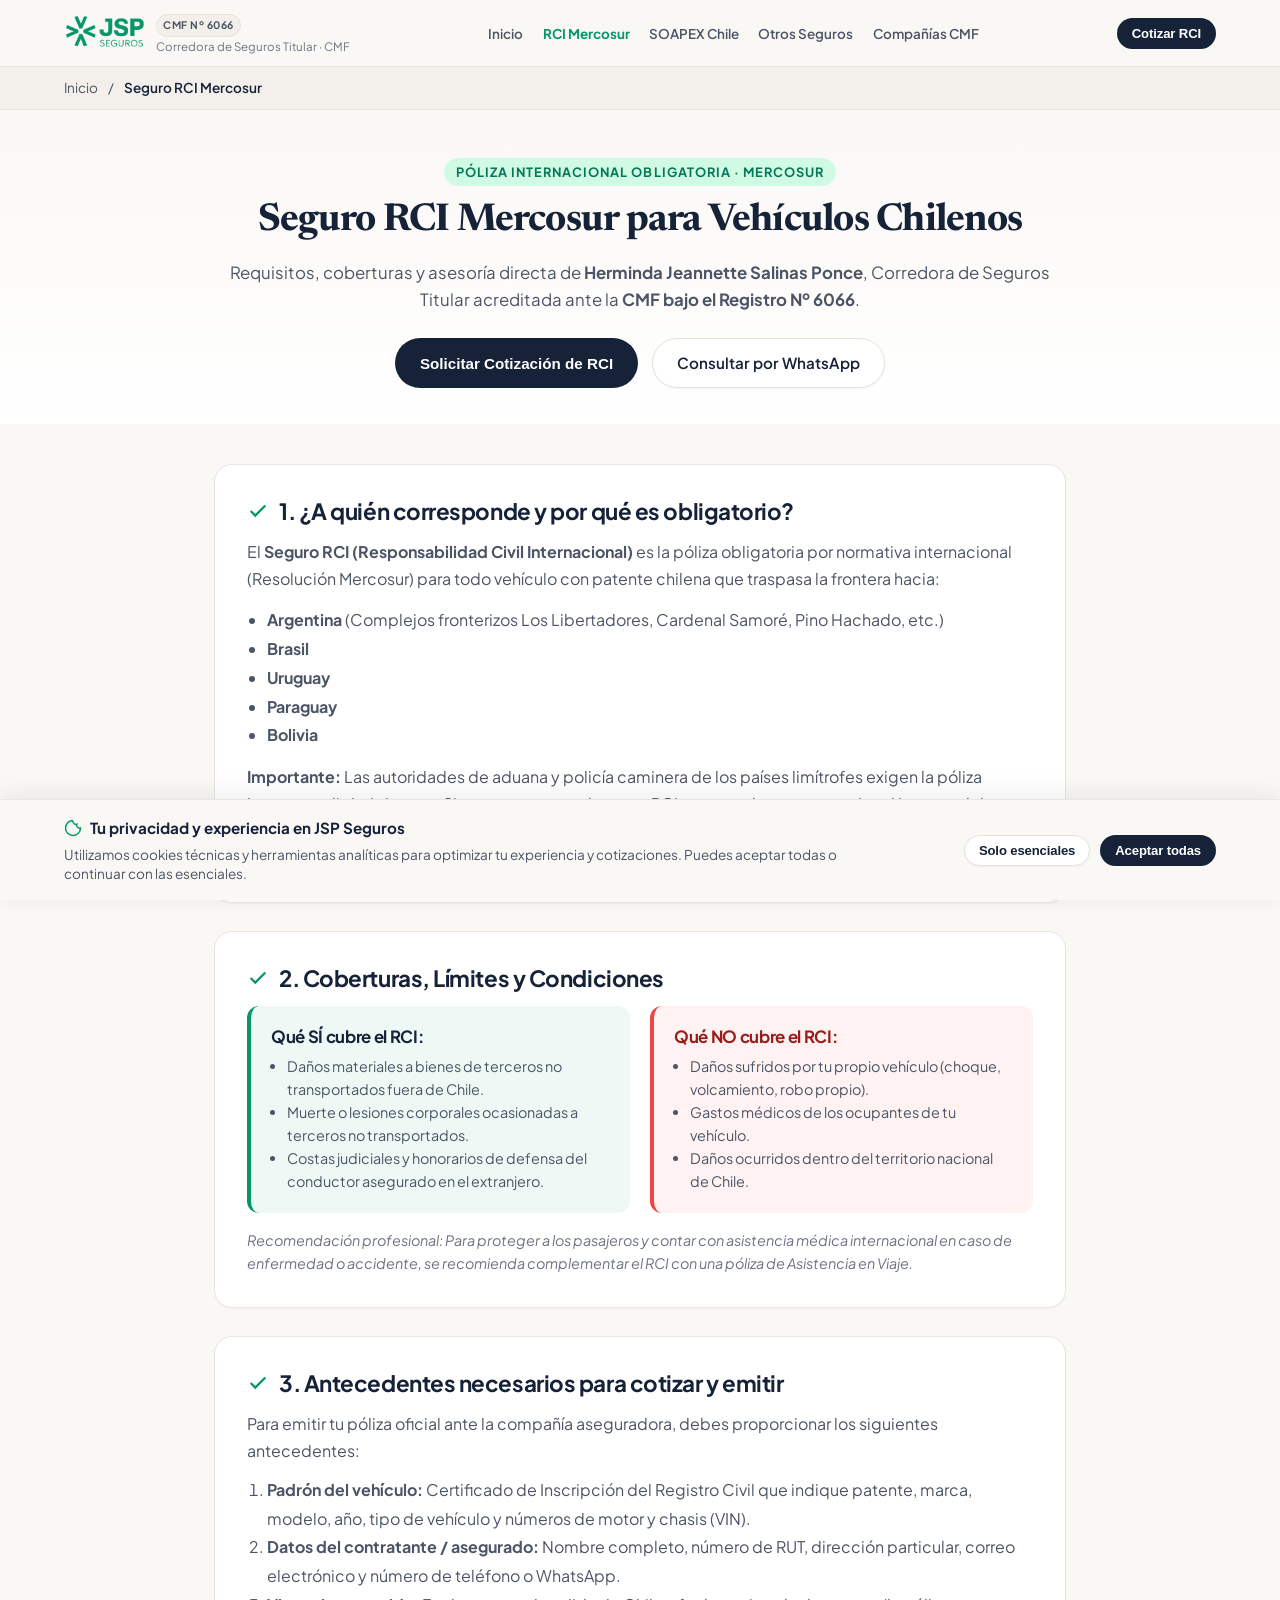
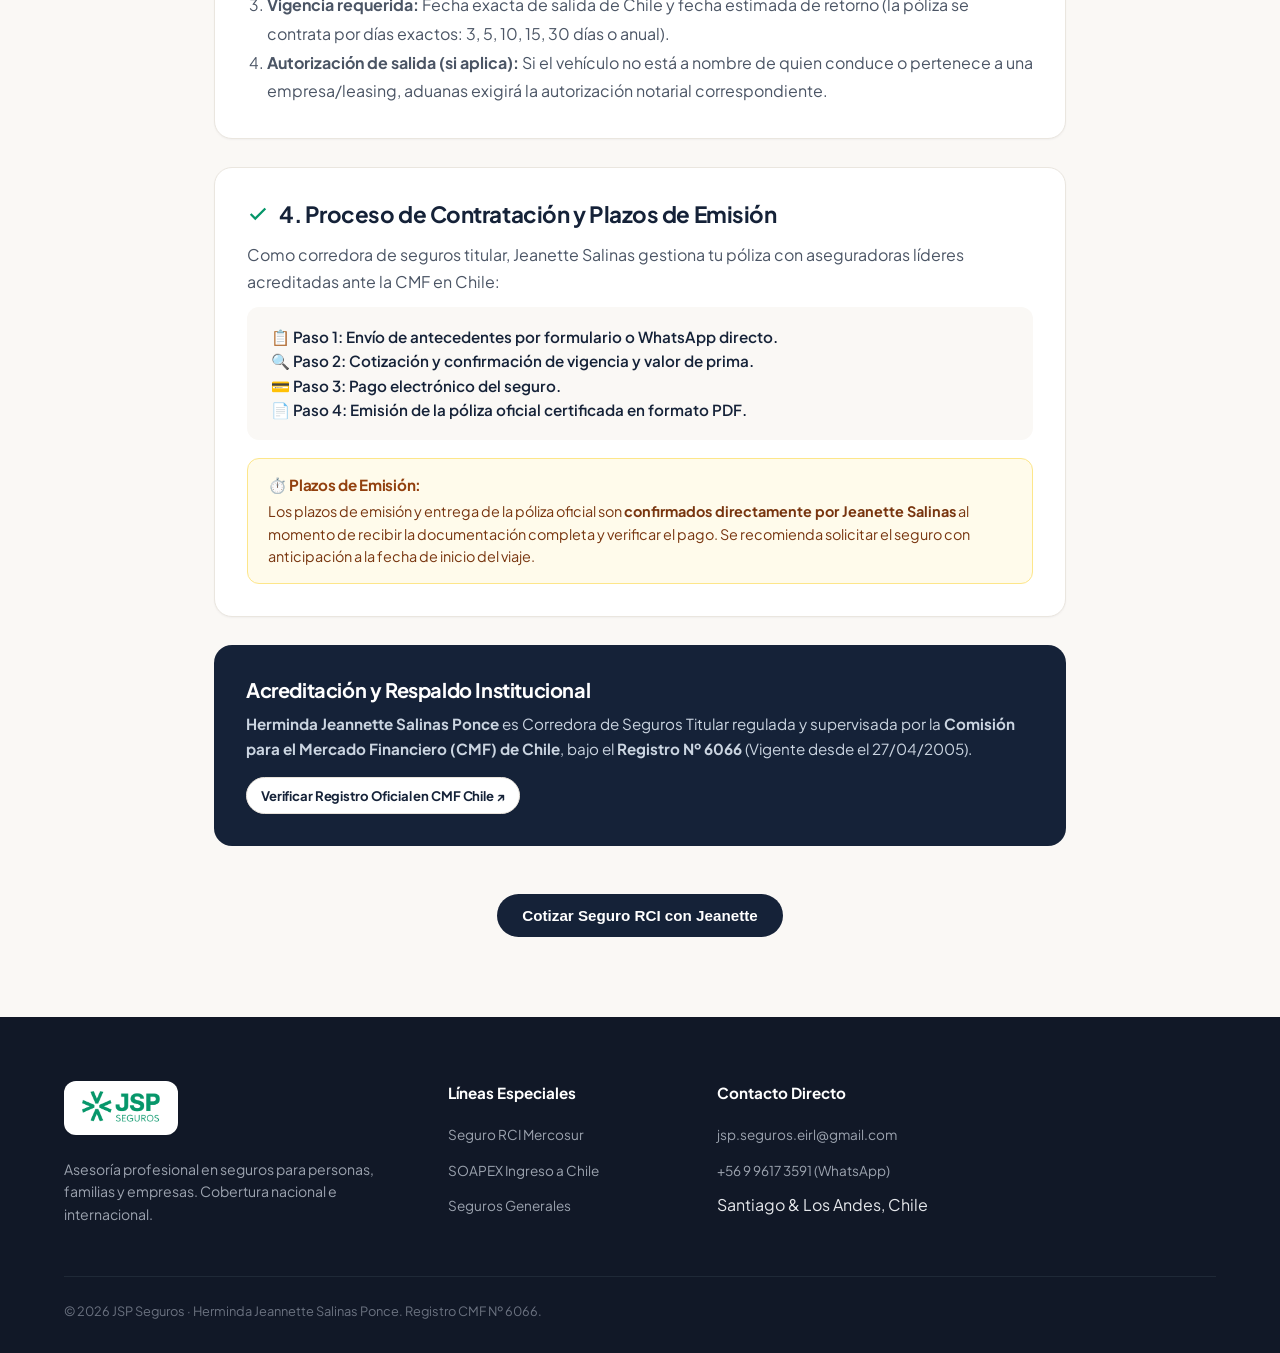
==== rci-mercosur.html @ 95c3001f "feat(geo): incorporar verificacion oficial CMF 6066, landing pages dedicadas /rci-mercosur y /soapex" ====
<!DOCTYPE html>
<html lang="es">
<head>
  <meta charset="UTF-8" />
  <meta name="viewport" content="width=device-width, initial-scale=1.0, maximum-scale=5.0" />
  <title>Seguro RCI Mercosur · Requisitos, Coberturas y Cotización | JSP Seguros</title>
  
  <meta name="description" content="Guía completa del Seguro RCI Mercosur para vehículos chilenos que viajan a Argentina, Brasil, Uruguay, Paraguay y Bolivia. Acreditación CMF Nº 6066. Cotización y asesoría con Jeanette Salinas Ponce." />
  <meta name="keywords" content="Seguro RCI Mercosur, Seguro Mercosur Argentina, Seguro internacional vehiculos Chile, Requisitos cruzar a Argentina en auto, Corredora seguros RCI, Jeanette Salinas Ponce, CMF 6066" />
  <meta name="theme-color" content="#FAF8F5" />
  
  <!-- Canónica y Relaciones Internacionales -->
  <link rel="canonical" href="https://www.segurosjsp.com/rci-mercosur" />
  <link rel="alternate" hreflang="es-CL" href="https://www.segurosjsp.com/rci-mercosur" />
  <link rel="alternate" hreflang="es" href="https://www.segurosjsp.com/rci-mercosur" />
  <link rel="alternate" hreflang="x-default" href="https://www.segurosjsp.com/rci-mercosur" />

  <!-- Metadatos de Geolocalización (GEO Chile) -->
  <meta name="geo.region" content="CL-RM" />
  <meta name="geo.placename" content="Santiago, Chile" />
  <meta name="geo.position" content="-33.4489;-70.6693" />
  <meta name="ICBM" content="-33.4489, -70.6693" />

  <!-- Schema.org Datos Estructurados (Service + FAQPage + BreadcrumbList) -->
  <script type="application/ld+json">
  {
    "@context": "https://schema.org",
    "@graph": [
      {
        "@type": "BreadcrumbList",
        "itemListElement": [
          {
            "@type": "ListItem",
            "position": 1,
            "name": "Inicio",
            "item": "https://www.segurosjsp.com/"
          },
          {
            "@type": "ListItem",
            "position": 2,
            "name": "Seguro RCI Mercosur",
            "item": "https://www.segurosjsp.com/rci-mercosur"
          }
        ]
      },
      {
        "@type": "Service",
        "@id": "https://www.segurosjsp.com/rci-mercosur#service",
        "name": "Seguro RCI Mercosur (Responsabilidad Civil Internacional)",
        "serviceType": "Seguro Automotriz Internacional",
        "provider": {
          "@type": "InsuranceAgency",
          "@id": "https://www.segurosjsp.com/#organization",
          "name": "JSP Seguros · Jeanette Salinas Ponce",
          "legalName": "Herminda Jeannette Salinas Ponce",
          "taxID": "8.090.131-3",
          "identifier": "Registro CMF Nº 6066",
          "url": "https://www.segurosjsp.com/",
          "telephone": "+56996173591",
          "email": "jsp.seguros.eirl@gmail.com"
        },
        "areaServed": [
          { "@type": "Country", "name": "Chile" },
          { "@type": "Country", "name": "Argentina" },
          { "@type": "Country", "name": "Brasil" },
          { "@type": "Country", "name": "Uruguay" },
          { "@type": "Country", "name": "Paraguay" },
          { "@type": "Country", "name": "Bolivia" }
        ],
        "description": "Seguro obligatorio de Responsabilidad Civil Internacional (RCI) para vehículos con matrícula chilena que viajan a países del Mercosur. Asesoría e intermediación con aseguradoras reguladas por la CMF."
      },
      {
        "@type": "FAQPage",
        "mainEntity": [
          {
            "@type": "Question",
            "name": "¿A quién corresponde el Seguro RCI Mercosur?",
            "acceptedAnswer": {
              "@type": "Answer",
              "text": "Corresponde obligatoriamente a todo vehículo con matrícula chilena (automóviles, camionetas, motocicletas, casas rodantes y vehículos de transporte) que cruce la frontera e ingrese a Argentina, Brasil, Uruguay, Paraguay o Bolivia, en cumplimiento de la Resolución Mercosur exigida en controles aduaneros y policiales."
            }
          },
          {
            "@type": "Question",
            "name": "¿Qué antecedentes se necesitan para cotizar y contratar el RCI?",
            "acceptedAnswer": {
              "@type": "Answer",
              "text": "Se requiere: 1) Padrón del vehículo o Certificado de Anotaciones Vigentes (patente, marca, modelo, año, número de motor y chasis/VIN). 2) Datos del propietario o contratante (nombre completo, RUT, correo electrónico y teléfono). 3) Fechas exactas del viaje (inicio y regreso). 4) En caso de que el conductor no sea el dueño, autorización notarial para la salida del vehículo del país."
            }
          },
          {
            "@type": "Question",
            "name": "¿Cuáles son los plazos de emisión del seguro RCI?",
            "acceptedAnswer": {
              "@type": "Answer",
              "text": "Los plazos de emisión y entrega de la póliza oficial son confirmados directamente por Jeanette Salinas Ponce una vez recibida la documentación completa del vehículo y el comprobante de pago, gestionándose con agilidad a través de canales digitales (correo y WhatsApp)."
            }
          },
          {
            "@type": "Question",
            "name": "¿Qué coberturas incluye el seguro RCI y qué queda excluido?",
            "acceptedAnswer": {
              "@type": "Answer",
              "text": "El seguro RCI cubre la responsabilidad civil por daños materiales y personales ocasionados a terceros no transportados fuera de Chile. No cubre daños materiales del propio vehículo ni gastos médicos de sus ocupantes, por lo que se recomienda complementarlo con asistencia médica en viaje."
            }
          }
        ]
      }
    ]
  }
  </script>

  <!-- Open Graph -->
  <meta property="og:type" content="article" />
  <meta property="og:url" content="https://www.segurosjsp.com/rci-mercosur" />
  <meta property="og:title" content="Seguro RCI Mercosur · Requisitos y Cotización | JSP Seguros" />
  <meta property="og:description" content="Seguro obligatorio para vehículos chilenos que ingresan a Argentina, Brasil y el Mercosur. Corredora Jeanette Salinas Ponce · Registro CMF Nº 6066." />
  <meta property="og:image" content="https://www.segurosjsp.com/og-image.png?v=5" />

  <!-- Favicon -->
  <link rel="icon" type="image/png" sizes="64x64" href="/favicon-64.png?v=5" />
  <link rel="icon" type="image/png" sizes="32x32" href="/favicon-32.png?v=5" />
  <link rel="shortcut icon" href="/favicon.png?v=5" />

  <!-- Tipografías -->
  <link rel="preconnect" href="https://fonts.googleapis.com">
  <link rel="preconnect" href="https://fonts.gstatic.com" crossorigin>
  <link href="https://fonts.googleapis.com/css2?family=Newsreader:ital,opsz,wght@0,6..72,400;0,6..72,500;1,6..72,400;1,6..72,600&family=Plus+Jakarta+Sans:wght@400;500;600;700;800&display=swap" rel="stylesheet">
  
  <link rel="stylesheet" href="styles.css?v=6.3" />
</head>
<body>

  <!-- HEADER -->
  <header class="site-header">
    <div class="container header-inner">
      <a href="/" class="brand-wrapper" aria-label="JSP Seguros Inicio">
        <img src="logo-green-horizontal.png?v=5" alt="Logo JSP Seguros" class="site-header-logo" />
        <div class="brand-text-col">
          <div><span class="brand-badge">CMF Nº 6066</span></div>
          <div class="brand-subtitle">Corredora de Seguros Titular · CMF</div>
        </div>
      </a>

      <nav aria-label="Navegación principal">
        <ul class="nav-links">
          <li><a href="/" class="nav-link">Inicio</a></li>
          <li><a href="/rci-mercosur" class="nav-link active" style="color:var(--emerald-accent); font-weight:700;">RCI Mercosur</a></li>
          <li><a href="/soapex" class="nav-link">SOAPEX Chile</a></li>
          <li><a href="/#servicios" class="nav-link">Otros Seguros</a></li>
          <li><a href="/#companias" class="nav-link">Compañías CMF</a></li>
        </ul>
      </nav>

      <div class="nav-actions">
        <button class="btn btn-primary btn-sm" data-open-modal data-subject="Cotización Seguro RCI Mercosur">
          Cotizar RCI
        </button>
      </div>
    </div>
  </header>

  <!-- BREADCRUMB -->
  <div style="background: var(--bg-subtle); padding: 10px 0; border-bottom: 1px solid var(--border-light); font-size: 0.85rem;">
    <div class="container" style="color: var(--text-secondary);">
      <a href="/" style="color: var(--text-secondary); text-decoration: none;">Inicio</a>
      <span style="margin: 0 8px;">/</span>
      <span style="color: var(--primary-navy); font-weight: 600;">Seguro RCI Mercosur</span>
    </div>
  </div>

  <!-- HERO SERVICIO -->
  <section style="padding: 48px 0 36px; background: linear-gradient(180deg, var(--bg-warm) 0%, #FFFFFF 100%);">
    <div class="container">
      <div style="max-width: 820px; margin: 0 auto; text-align: center;">
        <span class="section-tag" style="background: var(--emerald-light); color: var(--emerald-hover); margin-bottom: 12px; display: inline-block;">
          Póliza Internacional Obligatoria · Mercosur
        </span>
        <h1 style="font-family: var(--font-serif); font-size: 2.4rem; line-height: 1.2; color: var(--primary-navy); margin-bottom: 16px;">
          Seguro RCI Mercosur para Vehículos Chilenos
        </h1>
        <p style="font-size: 1.05rem; line-height: 1.6; color: var(--text-secondary); margin-bottom: 24px;">
          Requisitos, coberturas y asesoría directa de <strong>Herminda Jeannette Salinas Ponce</strong>, Corredora de Seguros Titular acreditada ante la <strong>CMF bajo el Registro Nº 6066</strong>.
        </p>

        <div style="display: flex; justify-content: center; gap: 14px; flex-wrap: wrap;">
          <button class="btn btn-primary" data-open-modal data-subject="Cotización Seguro RCI Mercosur">
            Solicitar Cotización de RCI
          </button>
          <a href="https://wa.me/56996173591?text=Hola%20Jeanette,%20necesito%20cotizar%20el%20Seguro%20RCI%20Mercosur%20para%20viajar." target="_blank" rel="noopener" class="btn btn-secondary">
            Consultar por WhatsApp
          </a>
        </div>
      </div>
    </div>
  </section>

  <!-- CONTENIDO PRINCIPAL ESTRUCTURADO -->
  <main style="padding: 40px 0 60px;">
    <div class="container" style="max-width: 900px;">
      
      <!-- Bloque 1: A quién corresponde -->
      <article style="background: var(--bg-card); border: 1px solid var(--border-card); border-radius: var(--radius-lg); padding: 32px; margin-bottom: 28px; box-shadow: var(--shadow-sm);">
        <h2 style="font-size: 1.4rem; color: var(--primary-navy); margin-bottom: 14px; display: flex; align-items: center; gap: 10px;">
          <svg width="22" height="22" viewBox="0 0 24 24" fill="none" stroke="var(--emerald-accent)" stroke-width="2.5"><polyline points="20 6 9 17 4 12"></polyline></svg>
          1. ¿A quién corresponde y por qué es obligatorio?
        </h2>
        <p style="color: var(--text-secondary); line-height: 1.65; margin-bottom: 14px;">
          El <strong>Seguro RCI (Responsabilidad Civil Internacional)</strong> es la póliza obligatoria por normativa internacional (Resolución Mercosur) para todo vehículo con patente chilena que traspasa la frontera hacia:
        </p>
        <ul style="color: var(--text-secondary); line-height: 1.8; margin-left: 20px; margin-bottom: 14px;">
          <li><strong>Argentina</strong> (Complejos fronterizos Los Libertadores, Cardenal Samoré, Pino Hachado, etc.)</li>
          <li><strong>Brasil</strong></li>
          <li><strong>Uruguay</strong></li>
          <li><strong>Paraguay</strong></li>
          <li><strong>Bolivia</strong></li>
        </ul>
        <p style="color: var(--text-secondary); line-height: 1.65;">
          <strong>Importante:</strong> Las autoridades de aduana y policía caminera de los países limítrofes exigen la póliza impresa o digital vigente. Si no cuentas con el seguro RCI contratado, <em>no se autoriza el ingreso del vehículo</em>. Aplica para autos particulares, camionetas, motocicletas, casas rodantes y transporte comercial.
        </p>
      </article>

      <!-- Bloque 2: Coberturas y Condiciones -->
      <article style="background: var(--bg-card); border: 1px solid var(--border-card); border-radius: var(--radius-lg); padding: 32px; margin-bottom: 28px; box-shadow: var(--shadow-sm);">
        <h2 style="font-size: 1.4rem; color: var(--primary-navy); margin-bottom: 14px; display: flex; align-items: center; gap: 10px;">
          <svg width="22" height="22" viewBox="0 0 24 24" fill="none" stroke="var(--emerald-accent)" stroke-width="2.5"><polyline points="20 6 9 17 4 12"></polyline></svg>
          2. Coberturas, Límites y Condiciones
        </h2>
        <div style="display: grid; grid-template-columns: 1fr 1fr; gap: 20px; margin-bottom: 16px;">
          <div style="background: var(--bg-accent-soft); padding: 20px; border-radius: var(--radius-md); border-left: 4px solid var(--emerald-accent);">
            <h3 style="font-size: 1.05rem; color: var(--primary-navy); margin-bottom: 8px;">Qué SÍ cubre el RCI:</h3>
            <ul style="font-size: 0.9rem; color: var(--text-secondary); line-height: 1.6; margin-left: 16px;">
              <li>Daños materiales a bienes de terceros no transportados fuera de Chile.</li>
              <li>Muerte o lesiones corporales ocasionadas a terceros no transportados.</li>
              <li>Costas judiciales y honorarios de defensa del conductor asegurado en el extranjero.</li>
            </ul>
          </div>
          <div style="background: #FEF2F2; padding: 20px; border-radius: var(--radius-md); border-left: 4px solid #EF4444;">
            <h3 style="font-size: 1.05rem; color: #991B1B; margin-bottom: 8px;">Qué NO cubre el RCI:</h3>
            <ul style="font-size: 0.9rem; color: var(--text-secondary); line-height: 1.6; margin-left: 16px;">
              <li>Daños sufridos por tu propio vehículo (choque, volcamiento, robo propio).</li>
              <li>Gastos médicos de los ocupantes de tu vehículo.</li>
              <li>Daños ocurridos dentro del territorio nacional de Chile.</li>
            </ul>
          </div>
        </div>
        <p style="font-size: 0.9rem; color: var(--text-muted); font-style: italic;">
          Recomendación profesional: Para proteger a los pasajeros y contar con asistencia médica internacional en caso de enfermedad o accidente, se recomienda complementar el RCI con una póliza de Asistencia en Viaje.
        </p>
      </article>

      <!-- Bloque 3: Antecedentes necesarios -->
      <article style="background: var(--bg-card); border: 1px solid var(--border-card); border-radius: var(--radius-lg); padding: 32px; margin-bottom: 28px; box-shadow: var(--shadow-sm);">
        <h2 style="font-size: 1.4rem; color: var(--primary-navy); margin-bottom: 14px; display: flex; align-items: center; gap: 10px;">
          <svg width="22" height="22" viewBox="0 0 24 24" fill="none" stroke="var(--emerald-accent)" stroke-width="2.5"><polyline points="20 6 9 17 4 12"></polyline></svg>
          3. Antecedentes necesarios para cotizar y emitir
        </h2>
        <p style="color: var(--text-secondary); line-height: 1.65; margin-bottom: 12px;">
          Para emitir tu póliza oficial ante la compañía aseguradora, debes proporcionar los siguientes antecedentes:
        </p>
        <ol style="color: var(--text-secondary); line-height: 1.8; margin-left: 20px;">
          <li><strong>Padrón del vehículo:</strong> Certificado de Inscripción del Registro Civil que indique patente, marca, modelo, año, tipo de vehículo y números de motor y chasis (VIN).</li>
          <li><strong>Datos del contratante / asegurado:</strong> Nombre completo, número de RUT, dirección particular, correo electrónico y número de teléfono o WhatsApp.</li>
          <li><strong>Vigencia requerida:</strong> Fecha exacta de salida de Chile y fecha estimada de retorno (la póliza se contrata por días exactos: 3, 5, 10, 15, 30 días o anual).</li>
          <li><strong>Autorización de salida (si aplica):</strong> Si el vehículo no está a nombre de quien conduce o pertenece a una empresa/leasing, aduanas exigirá la autorización notarial correspondiente.</li>
        </ol>
      </article>

      <!-- Bloque 4: Proceso y Plazos -->
      <article style="background: var(--bg-card); border: 1px solid var(--border-card); border-radius: var(--radius-lg); padding: 32px; margin-bottom: 28px; box-shadow: var(--shadow-sm);">
        <h2 style="font-size: 1.4rem; color: var(--primary-navy); margin-bottom: 14px; display: flex; align-items: center; gap: 10px;">
          <svg width="22" height="22" viewBox="0 0 24 24" fill="none" stroke="var(--emerald-accent)" stroke-width="2.5"><polyline points="20 6 9 17 4 12"></polyline></svg>
          4. Proceso de Contratación y Plazos de Emisión
        </h2>
        <p style="color: var(--text-secondary); line-height: 1.65; margin-bottom: 12px;">
          Como corredora de seguros titular, Jeanette Salinas gestiona tu póliza con aseguradoras líderes acreditadas ante la CMF en Chile:
        </p>
        <div style="background: var(--bg-warm); padding: 18px 24px; border-radius: var(--radius-md); margin-bottom: 18px;">
          <p style="margin: 0; color: var(--primary-navy); font-weight: 600; font-size: 0.95rem;">
            📋 Paso 1: Envío de antecedentes por formulario o WhatsApp directo.<br>
            🔍 Paso 2: Cotización y confirmación de vigencia y valor de prima.<br>
            💳 Paso 3: Pago electrónico del seguro.<br>
            📄 Paso 4: Emisión de la póliza oficial certificada en formato PDF.
          </p>
        </div>
        <div style="background: #FFFBEB; border: 1px solid #FDE68A; border-radius: var(--radius-md); padding: 16px 20px;">
          <h4 style="margin: 0 0 6px; color: #92400E; font-size: 0.95rem; font-weight: 700;">⏱️ Plazos de Emisión:</h4>
          <p style="margin: 0; color: #78350F; font-size: 0.9rem; line-height: 1.55;">
            Los plazos de emisión y entrega de la póliza oficial son <strong>confirmados directamente por Jeanette Salinas</strong> al momento de recibir la documentación completa y verificar el pago. Se recomienda solicitar el seguro con anticipación a la fecha de inicio del viaje.
          </p>
        </div>
      </article>

      <!-- Bloque 5: Acreditación CMF -->
      <article style="background: var(--primary-navy); color: #FFFFFF; border-radius: var(--radius-lg); padding: 32px; margin-bottom: 28px;">
        <h3 style="color: #FFFFFF; font-size: 1.25rem; margin-bottom: 10px;">Acreditación y Respaldo Institucional</h3>
        <p style="color: #CBD5E1; font-size: 0.95rem; line-height: 1.6; margin-bottom: 16px;">
          <strong>Herminda Jeannette Salinas Ponce</strong> es Corredora de Seguros Titular regulada y supervisada por la <strong>Comisión para el Mercado Financiero (CMF) de Chile</strong>, bajo el <strong>Registro Nº 6066</strong> (Vigente desde el 27/04/2005).
        </p>
        <a href="https://www.cmfchile.cl/institucional/mercados/entidad.php?mercado=S&rut=8090131&grupo=&tipoentidad=CSNAT&row=AAAwU3AAWAAAAGbAAU&vig=VI&control=svs&pestania=1&tpl=alt" target="_blank" rel="noopener" class="btn btn-secondary btn-sm" style="display: inline-block;">
          Verificar Registro Oficial en CMF Chile ↗
        </a>
      </article>

      <!-- Bloque 6: Formulario de Cotización RCI -->
      <div style="text-align: center; padding: 20px 0;">
        <button class="btn btn-primary btn-lg" data-open-modal data-subject="Cotización Seguro RCI Mercosur">
          Cotizar Seguro RCI con Jeanette
        </button>
      </div>

    </div>
  </main>

  <!-- FOOTER -->
  <footer class="site-footer">
    <div class="container">
      <div class="footer-grid">
        <div class="footer-brand">
          <div class="footer-logo-badge">
            <img src="logo-green-horizontal.png?v=5" alt="JSP Seguros" />
          </div>
          <p>
            Asesoría profesional en seguros para personas, familias y empresas. Cobertura nacional e internacional.
          </p>
        </div>
        <div class="footer-col">
          <h5>Líneas Especiales</h5>
          <ul class="footer-links">
            <li><a href="/rci-mercosur">Seguro RCI Mercosur</a></li>
            <li><a href="/soapex">SOAPEX Ingreso a Chile</a></li>
            <li><a href="/#servicios">Seguros Generales</a></li>
          </ul>
        </div>
        <div class="footer-col">
          <h5>Contacto Directo</h5>
          <ul class="footer-links">
            <li><a href="mailto:jsp.seguros.eirl@gmail.com">jsp.seguros.eirl@gmail.com</a></li>
            <li><a href="https://wa.me/56996173591" target="_blank" rel="noopener">+56 9 9617 3591 (WhatsApp)</a></li>
            <li><span>Santiago & Los Andes, Chile</span></li>
          </ul>
        </div>
      </div>
      <div class="footer-bottom">
        <div>© 2026 JSP Seguros · Herminda Jeannette Salinas Ponce. Registro CMF Nº 6066.</div>
      </div>
    </div>
  </footer>

  <!-- MODAL -->
  <div id="contact-modal" class="modal-backdrop" role="dialog" aria-modal="true" aria-labelledby="modal-title">
    <div class="modal-card">
      <button id="modal-close-btn" class="modal-close-btn" aria-label="Cerrar ventana">
        <svg width="20" height="20" viewBox="0 0 24 24" fill="none" stroke="currentColor" stroke-width="2"><line x1="18" y1="6" x2="6" y2="18"></line><line x1="6" y1="6" x2="18" y2="18"></line></svg>
      </button>
      <h3 id="modal-title" style="margin-bottom: 8px; font-size: 1.35rem; color: var(--primary-navy);">
        Solicitud de Asesoría RCI Mercosur
      </h3>
      <p style="font-size: 0.9rem; color: var(--text-secondary); margin-bottom: 20px;">
        Déjame tus antecedentes y te responderé a la brevedad con la cotización de tu seguro RCI.
      </p>
      <form id="consultation-form">
        <input type="hidden" id="form-subject" value="Seguro RCI Mercosur" />
        <input type="text" id="form-hp" name="_hp" style="display:none !important;" tabindex="-1" autocomplete="off" />
        <div class="form-group">
          <label class="form-label" for="form-name">Nombre Completo *</label>
          <input type="text" id="form-name" class="form-control" placeholder="Ej: Carlos Silva" required />
        </div>
        <div class="form-row">
          <div class="form-group">
            <label class="form-label" for="form-phone">Teléfono / WhatsApp *</label>
            <input type="tel" id="form-phone" class="form-control" placeholder="+56 9 ..." required />
          </div>
          <div class="form-group">
            <label class="form-label" for="form-email">Correo Electrónico *</label>
            <input type="email" id="form-email" class="form-control" placeholder="correo@ejemplo.com" required />
          </div>
        </div>
        <div class="form-group">
          <label class="form-label" for="form-notes">Datos del vehículo y fechas del viaje:</label>
          <textarea id="form-notes" class="form-control" rows="3" placeholder="Patente, marca, modelo, año y fechas de viaje a Argentina/Brasil..."></textarea>
        </div>
        <button type="submit" id="form-submit-btn" class="btn btn-primary" style="width: 100%;">
          Enviar Solicitud a Jeanette
        </button>
        <div id="form-feedback" style="display:none;"></div>
      </form>
    </div>
  </div>

  <!-- COOKIE BANNER -->
  <aside id="cookie-banner" class="cookie-banner" role="dialog" aria-live="polite" aria-label="Aviso de cookies y privacidad">
    <div class="container cookie-inner">
      <div class="cookie-text-block">
        <div class="cookie-title">
          <svg width="18" height="18" viewBox="0 0 24 24" fill="none" stroke="currentColor" stroke-width="2"><path d="M12 2a10 10 0 1 0 10 10 4 4 0 0 1-5-5 4 4 0 0 1-5-5"></path><path d="M8.5 8.5v.01"></path><path d="M7.5 15.5v.01"></path><path d="M16 16v.01"></path></svg>
          <span>Tu privacidad y experiencia en JSP Seguros</span>
        </div>
        <p class="cookie-desc">
          Utilizamos cookies técnicas y herramientas analíticas para optimizar tu experiencia y cotizaciones. Puedes aceptar todas o continuar con las esenciales.
        </p>
      </div>
      <div class="cookie-actions">
        <button id="cookie-essential-btn" class="btn btn-secondary btn-sm">Solo esenciales</button>
        <button id="cookie-accept-btn" class="btn btn-primary btn-sm">Aceptar todas</button>
      </div>
    </div>
  </aside>

  <script src="app.js?v=6.3"></script>
</body>
</html>
---- styles.css ----
/* ==========================================================================
   JSP SEGUROS · JEANETTE SALINAS PONCE
   Estilo: Boutique Fiduciaria & Minimalismo Cálido (Alan + Feather + QuePlan)
   ========================================================================== */

:root {
  --bg-warm: #FAF8F5;
  --bg-card: #FFFFFF;
  --bg-subtle: #F3EFEA;
  --bg-accent-soft: #EEF8F5;
  --bg-lavender-soft: #F5F3FF;
  
  --text-primary: #151E2E;
  --text-secondary: #4B5565;
  --text-muted: #6B7280;
  
  --primary-navy: #152238;
  --primary-navy-hover: #0F172A;
  
  --emerald-accent: #059669;
  --emerald-hover: #047857;
  --emerald-light: #D1FAE5;
  
  --iris-accent: #6366F1;
  --iris-light: #EEF2FF;
  
  --border-light: #E7E2DA;
  --border-card: #EAE6DF;
  --border-focus: #152238;
  
  --shadow-sm: 0 1px 2px rgba(21, 30, 46, 0.04);
  --shadow-md: 0 4px 14px rgba(21, 30, 46, 0.06), 0 1px 3px rgba(21, 30, 46, 0.03);
  --shadow-lg: 0 12px 30px rgba(21, 30, 46, 0.08), 0 4px 8px rgba(21, 30, 46, 0.03);
  --shadow-hover: 0 16px 36px rgba(21, 30, 46, 0.12), 0 4px 10px rgba(21, 30, 46, 0.05);

  --radius-sm: 8px;
  --radius-md: 12px;
  --radius-lg: 18px;
  --radius-xl: 24px;
  --radius-pill: 9999px;

  --font-sans: 'Plus Jakarta Sans', -apple-system, BlinkMacSystemFont, 'Segoe UI', Roboto, Helvetica, Arial, sans-serif;
  --font-serif: 'Newsreader', Georgia, serif;
}

*, *::before, *::after {
  box-sizing: border-box;
  margin: 0;
  padding: 0;
}

html {
  scroll-behavior: smooth;
  font-family: var(--font-sans);
  background-color: var(--bg-warm);
  color: var(--text-primary);
  line-height: 1.6;
  -webkit-font-smoothing: antialiased;
}

body {
  min-height: 100vh;
  display: flex;
  flex-direction: column;
  overflow-x: hidden;
}

/* Tipografía */
h1, h2, h3, h4 {
  color: var(--text-primary);
  font-weight: 700;
  line-height: 1.25;
  letter-spacing: -0.02em;
}

p {
  color: var(--text-secondary);
}

a {
  color: inherit;
  text-decoration: none;
}

/* Contenedores */
.container {
  width: 100%;
  max-width: 1200px;
  margin: 0 auto;
  padding: 0 24px;
}

@media (max-width: 640px) {
  .container {
    padding: 0 16px;
  }
}

/* Botones */
.btn {
  display: inline-flex;
  align-items: center;
  justify-content: center;
  gap: 8px;
  padding: 12px 24px;
  border-radius: var(--radius-pill);
  font-weight: 600;
  font-size: 0.95rem;
  transition: all 0.2s ease;
  cursor: pointer;
  border: 1px solid transparent;
}

.btn-primary {
  background-color: var(--primary-navy);
  color: #FFFFFF;
}

.btn-primary:hover {
  background-color: var(--primary-navy-hover);
  transform: translateY(-1px);
  box-shadow: 0 6px 18px rgba(21, 34, 56, 0.2);
}

.btn-secondary {
  background-color: #FFFFFF;
  color: var(--primary-navy);
  border-color: var(--border-light);
  box-shadow: var(--shadow-sm);
}

.btn-secondary:hover {
  background-color: var(--bg-warm);
  border-color: #D1CAC0;
  transform: translateY(-1px);
}

.btn-accent {
  background-color: var(--emerald-accent);
  color: #FFFFFF;
}

.btn-accent:hover {
  background-color: var(--emerald-hover);
  box-shadow: 0 6px 18px rgba(5, 150, 105, 0.25);
  transform: translateY(-1px);
}

.btn-whatsapp-outline {
  background-color: #FFFFFF;
  color: #128C7E;
  border: 1.5px solid #25D366;
}

.btn-whatsapp-outline:hover {
  background-color: #F0FDF4;
  border-color: #128C7E;
  transform: translateY(-1px);
}

.btn-sm {
  padding: 7px 14px;
  font-size: 0.82rem;
  font-weight: 700;
  white-space: nowrap;
  letter-spacing: -0.01em;
}

/* Header & Barra de Navegación */
.site-header {
  position: sticky;
  top: 0;
  z-index: 90;
  background-color: rgba(250, 248, 245, 0.94);
  backdrop-filter: blur(12px);
  -webkit-backdrop-filter: blur(12px);
  border-bottom: 1px solid var(--border-light);
  padding: 10px 0;
}

.header-inner {
  display: flex;
  align-items: center;
  justify-content: space-between;
  gap: clamp(10px, 1.4vw, 18px);
  flex-wrap: nowrap;
}

.brand-wrapper {
  display: flex;
  align-items: center;
  gap: 10px;
  flex-shrink: 0;
  text-decoration: none;
}

.brand-avatar {
  width: 40px;
  height: 40px;
  border-radius: var(--radius-pill);
  object-fit: cover;
  border: 2px solid #FFFFFF;
  box-shadow: var(--shadow-sm);
}

.brand-title {
  font-size: 1.15rem;
  font-weight: 800;
  letter-spacing: -0.02em;
  color: var(--primary-navy);
  display: flex;
  align-items: center;
  gap: 6px;
  white-space: nowrap;
}

.brand-badge {
  font-size: 0.65rem;
  font-weight: 700;
  text-transform: uppercase;
  letter-spacing: 0.05em;
  background: var(--bg-subtle);
  color: var(--text-secondary);
  padding: 2px 6px;
  border-radius: var(--radius-pill);
  border: 1px solid var(--border-light);
  white-space: nowrap;
  display: inline-block;
}

.brand-subtitle {
  font-size: 0.72rem;
  color: var(--text-muted);
  white-space: nowrap;
}

.brand-text-col {
  display: flex;
  flex-direction: column;
  gap: 1px;
}

.nav-links {
  display: flex;
  align-items: center;
  gap: clamp(10px, 1.2vw, 18px);
  list-style: none;
  margin: 0;
  padding: 0;
  flex-shrink: 1;
}

.nav-link {
  font-size: 0.84rem;
  font-weight: 600;
  color: var(--text-secondary);
  transition: color 0.15s ease;
  white-space: nowrap;
  text-decoration: none;
  padding: 4px 2px;
}

.nav-link:hover {
  color: var(--primary-navy);
}

.nav-actions {
  display: flex;
  align-items: center;
  gap: 8px;
  flex-shrink: 0;
}

/* Lang Switcher (Compacto y Elegante) */
.lang-switcher {
  display: inline-flex;
  align-items: center;
  background: var(--bg-subtle);
  border: 1px solid var(--border-light);
  border-radius: var(--radius-pill);
  padding: 2px;
  font-size: 0.7rem;
  font-weight: 700;
  flex-shrink: 0;
}

.lang-btn {
  background: none;
  border: none;
  padding: 3px 7px;
  border-radius: var(--radius-pill);
  cursor: pointer;
  color: var(--text-muted);
  font-size: 0.7rem;
  font-weight: 700;
  line-height: 1;
  transition: all 0.15s ease;
}

.lang-btn.active {
  background: #FFFFFF;
  color: var(--primary-navy);
  box-shadow: 0 1px 3px rgba(0, 0, 0, 0.08);
}

/* Hero Section */
.hero-section {
  padding: 64px 0 48px;
  position: relative;
}

.hero-grid {
  display: grid;
  grid-template-columns: 1.15fr 0.85fr;
  gap: 48px;
  align-items: center;
}

.hero-badge-tag {
  display: inline-flex;
  align-items: center;
  gap: 8px;
  padding: 6px 14px;
  border-radius: var(--radius-pill);
  background-color: var(--bg-card);
  border: 1px solid var(--border-card);
  font-size: 0.8rem;
  font-weight: 600;
  color: var(--emerald-accent);
  box-shadow: var(--shadow-sm);
  margin-bottom: 20px;
}

.hero-badge-dot {
  width: 8px;
  height: 8px;
  border-radius: 50%;
  background-color: var(--emerald-accent);
  box-shadow: 0 0 0 3px rgba(5, 150, 105, 0.2);
}

.hero-title {
  font-size: clamp(2.3rem, 4.5vw, 3.4rem);
  font-weight: 800;
  line-height: 1.12;
  color: var(--primary-navy);
  margin-bottom: 20px;
  letter-spacing: -0.03em;
}

.hero-title span.highlight {
  color: var(--emerald-accent);
  position: relative;
}

.hero-description {
  font-size: 1.12rem;
  color: var(--text-secondary);
  line-height: 1.6;
  margin-bottom: 32px;
  max-width: 580px;
}

.hero-ctas {
  display: flex;
  flex-wrap: wrap;
  gap: 14px;
  margin-bottom: 24px;
}

.btn-cta-hero {
  display: inline-flex;
  flex-direction: column;
  align-items: flex-start;
  padding: 12px 20px;
  line-height: 1.25;
  text-align: left;
}

.btn-cta-hero .btn-main-label {
  display: inline-flex;
  align-items: center;
  gap: 8px;
  font-size: 0.98rem;
  font-weight: 700;
}

.btn-cta-hero .btn-channel-note {
  font-size: 0.74rem;
  font-weight: 500;
  opacity: 0.88;
  margin-top: 4px;
  letter-spacing: 0.02em;
}

.hero-ctas-reassurance {
  width: 100%;
  display: flex;
  align-items: center;
  gap: 8px;
  font-size: 0.86rem;
  color: var(--text-secondary);
  font-weight: 600;
  margin-top: 4px;
}

.hero-ctas-reassurance svg {
  color: var(--emerald-accent);
  flex-shrink: 0;
}

.hero-trust-row {
  display: flex;
  align-items: center;
  gap: 20px;
  padding-top: 20px;
  border-top: 1px solid var(--border-light);
}

.trust-item {
  display: flex;
  align-items: center;
  gap: 7px;
  font-size: 0.84rem;
  font-weight: 600;
  color: var(--text-secondary);
}

.trust-item svg {
  color: var(--emerald-accent);
  flex-shrink: 0;
}

/* Hero Right Profile Card */
.hero-card {
  background: var(--bg-card);
  border: 1px solid var(--border-card);
  border-radius: var(--radius-xl);
  padding: 32px;
  box-shadow: var(--shadow-lg);
  position: relative;
  overflow: hidden;
}

.hero-card-pattern {
  position: absolute;
  top: -50px;
  right: -50px;
  width: 200px;
  height: 200px;
  background: radial-gradient(circle, rgba(5, 150, 105, 0.08) 0%, rgba(255,255,255,0) 70%);
  border-radius: 50%;
  pointer-events: none;
}

.profile-header {
  display: flex;
  align-items: center;
  gap: 18px;
  margin-bottom: 24px;
}

.profile-avatar-large {
  width: 76px;
  height: 76px;
  border-radius: var(--radius-pill);
  object-fit: cover;
  border: 3px solid #FFFFFF;
  box-shadow: var(--shadow-md);
  background: var(--bg-subtle);
}

.profile-info h3 {
  font-size: 1.35rem;
  color: var(--primary-navy);
  margin-bottom: 4px;
}

.profile-info p {
  font-size: 0.88rem;
  color: var(--text-muted);
}

.profile-cmf-badge {
  display: inline-flex;
  align-items: center;
  gap: 6px;
  font-size: 0.75rem;
  font-weight: 700;
  color: var(--emerald-accent);
  background: var(--bg-accent-soft);
  padding: 3px 10px;
  border-radius: var(--radius-pill);
  margin-top: 6px;
}

.hero-card-highlights {
  display: grid;
  grid-template-columns: 1fr 1fr;
  gap: 14px;
  margin-bottom: 24px;
}

.card-highlight-box {
  background: var(--bg-warm);
  border: 1px solid var(--border-light);
  border-radius: var(--radius-md);
  padding: 14px;
}

.card-highlight-number {
  font-size: 1.35rem;
  font-weight: 800;
  color: var(--primary-navy);
  display: block;
  line-height: 1.1;
  margin-bottom: 2px;
}

.card-highlight-label {
  font-size: 0.78rem;
  color: var(--text-muted);
  font-weight: 500;
}

.hero-card-cta-box {
  background: linear-gradient(135deg, var(--bg-subtle) 0%, #FFFFFF 100%);
  border: 1px dashed var(--border-light);
  border-radius: var(--radius-md);
  padding: 14px;
  text-align: center;
}

.hero-card-cta-box p {
  font-size: 0.85rem;
  font-weight: 500;
  color: var(--text-secondary);
  margin-bottom: 10px;
}

/* Banner de Filosofía / Cita Jeanette */
.quote-banner-section {
  padding: 40px 0;
}

.quote-banner-card {
  background: linear-gradient(135deg, #152238 0%, #1A253C 100%);
  color: #FFFFFF;
  border-radius: var(--radius-xl);
  padding: 48px;
  position: relative;
  overflow: hidden;
  box-shadow: var(--shadow-lg);
}

.quote-decor {
  font-family: var(--font-serif);
  font-size: 7rem;
  line-height: 1;
  position: absolute;
  top: 10px;
  left: 36px;
  opacity: 0.12;
  color: #FFFFFF;
  pointer-events: none;
}

.quote-content {
  position: relative;
  z-index: 2;
  max-width: 860px;
  margin: 0 auto;
  text-align: center;
}

.quote-tagline {
  font-size: 0.82rem;
  font-weight: 700;
  text-transform: uppercase;
  letter-spacing: 0.1em;
  color: var(--emerald-light);
  margin-bottom: 16px;
  display: block;
}

.quote-text {
  font-family: var(--font-serif);
  font-size: clamp(1.4rem, 2.5vw, 2.0rem);
  font-style: italic;
  font-weight: 400;
  line-height: 1.4;
  color: #FAF8F5;
  margin-bottom: 20px;
}

.quote-author {
  font-size: 0.95rem;
  font-weight: 600;
  color: #CBD5E1;
}

.quote-author strong {
  color: #FFFFFF;
}

/* Hub Modular de Coberturas (Feather Style) */
.services-section {
  padding: 64px 0;
}

.section-header {
  text-align: center;
  max-width: 680px;
  margin: 0 auto 40px;
}

.section-tag {
  display: inline-block;
  font-size: 0.8rem;
  font-weight: 700;
  text-transform: uppercase;
  letter-spacing: 0.08em;
  color: var(--emerald-accent);
  background: var(--bg-accent-soft);
  padding: 4px 12px;
  border-radius: var(--radius-pill);
  margin-bottom: 12px;
}

.section-title {
  font-size: clamp(1.8rem, 3.2vw, 2.5rem);
  margin-bottom: 14px;
}

.section-desc {
  font-size: 1.05rem;
}

/* Tabs Selector */
.tabs-container {
  display: flex;
  justify-content: center;
  margin-bottom: 36px;
  width: 100%;
}

.tabs-wrapper {
  display: inline-flex;
  background: var(--bg-card);
  padding: 6px;
  border-radius: var(--radius-pill);
  border: 1px solid var(--border-card);
  box-shadow: var(--shadow-sm);
  gap: 6px;
  justify-content: center;
  align-items: center;
}

.tab-btn {
  background: transparent;
  border: none;
  padding: 9px 18px;
  border-radius: var(--radius-pill);
  font-size: 0.9rem;
  font-weight: 600;
  color: var(--text-secondary);
  cursor: pointer;
  transition: all 0.2s ease;
  display: inline-flex;
  align-items: center;
  gap: 8px;
  white-space: nowrap;
}

.tab-btn:hover {
  color: var(--primary-navy);
}

.tab-btn.active {
  background: var(--primary-navy);
  color: #FFFFFF;
  box-shadow: var(--shadow-sm);
}

.tab-badge-intl {
  background: #10B981;
  color: #FFFFFF;
  font-size: 0.68rem;
  padding: 1px 7px;
  border-radius: var(--radius-pill);
  font-weight: 700;
}

@media (max-width: 880px) {
  .tabs-container {
    padding: 0 16px;
    margin-bottom: 28px;
  }

  .tabs-wrapper {
    display: flex;
    flex-direction: column;
    width: 100%;
    max-width: 480px;
    border-radius: var(--radius-lg);
    padding: 8px;
    gap: 6px;
    background: #FFFFFF;
    border: 1px solid var(--border-card);
    box-shadow: var(--shadow-sm);
  }

  .tab-btn {
    width: 100%;
    justify-content: flex-start;
    padding: 12px 16px;
    border-radius: var(--radius-sm);
    font-size: 0.92rem;
    white-space: normal;
  }

  .tab-btn svg {
    flex-shrink: 0;
  }

  .tab-badge-intl {
    margin-left: auto;
  }
}

/* Cards Grid */
.cards-grid {
  display: grid;
  grid-template-columns: repeat(auto-fit, minmax(320px, 1fr));
  gap: 24px;
}

.service-card {
  background: var(--bg-card);
  border: 1px solid var(--border-card);
  border-radius: var(--radius-lg);
  padding: 28px;
  transition: all 0.25s ease;
  display: flex;
  flex-direction: column;
  justify-content: space-between;
  box-shadow: var(--shadow-sm);
  position: relative;
}

.service-card:hover {
  transform: translateY(-4px);
  box-shadow: var(--shadow-hover);
  border-color: #D1CAC0;
}

.card-top {
  margin-bottom: 20px;
}

.card-icon-row {
  display: flex;
  align-items: center;
  justify-content: space-between;
  margin-bottom: 16px;
}

.card-icon {
  width: 48px;
  height: 48px;
  border-radius: var(--radius-md);
  display: flex;
  align-items: center;
  justify-content: center;
  background: var(--bg-subtle);
  color: var(--primary-navy);
}

.card-icon.emerald {
  background: var(--bg-accent-soft);
  color: var(--emerald-accent);
}

.card-icon.iris {
  background: var(--iris-light);
  color: var(--iris-accent);
}

.card-badge {
  font-size: 0.72rem;
  font-weight: 700;
  text-transform: uppercase;
  letter-spacing: 0.05em;
  padding: 3px 9px;
  border-radius: var(--radius-pill);
  background: var(--bg-subtle);
  color: var(--text-secondary);
}

.card-badge.badge-urgent {
  background: #FEE2E2;
  color: #DC2626;
}

.card-badge.badge-featured {
  background: var(--bg-accent-soft);
  color: var(--emerald-accent);
}

.card-title {
  font-size: 1.25rem;
  margin-bottom: 8px;
  color: var(--primary-navy);
}

.card-desc {
  font-size: 0.92rem;
  color: var(--text-secondary);
  line-height: 1.5;
  margin-bottom: 16px;
}

.card-features {
  list-style: none;
  margin-bottom: 24px;
}

.card-features li {
  font-size: 0.85rem;
  color: var(--text-secondary);
  display: flex;
  align-items: center;
  gap: 8px;
  margin-bottom: 6px;
}

.card-features li svg {
  color: var(--emerald-accent);
  flex-shrink: 0;
}

.card-action {
  margin-top: auto;
}

.card-action .btn {
  width: 100%;
}

/* WIZARD RÁPIDO: SOAPEX & RCI (Inbound & Mercosur Gateway) */
.wizard-section {
  padding: 48px 0 64px;
}

.wizard-card {
  background: #FFFFFF;
  border: 1.5px solid var(--border-card);
  border-radius: var(--radius-xl);
  box-shadow: var(--shadow-lg);
  overflow: hidden;
  display: grid;
  grid-template-columns: 1fr 1.3fr;
}

.wizard-sidebar {
  background: linear-gradient(135deg, #152238 0%, #1E2D4A 100%);
  color: #FFFFFF;
  padding: 40px;
  display: flex;
  flex-direction: column;
  justify-content: space-between;
}

.wizard-sidebar h3 {
  color: #FFFFFF;
  font-size: 1.7rem;
  margin-bottom: 14px;
}

.wizard-sidebar p {
  color: #CBD5E1;
  font-size: 0.95rem;
  line-height: 1.6;
  margin-bottom: 24px;
}

.wizard-bullet-list {
  list-style: none;
  margin-bottom: 24px;
}

.wizard-bullet-list li {
  display: flex;
  align-items: flex-start;
  gap: 10px;
  font-size: 0.88rem;
  color: #E2E8F0;
  margin-bottom: 12px;
}

.wizard-bullet-list li svg {
  color: var(--emerald-accent);
  margin-top: 3px;
  flex-shrink: 0;
}

.wizard-body {
  padding: 40px;
  background: #FFFFFF;
}

.wizard-form-title {
  font-size: 1.25rem;
  font-weight: 700;
  margin-bottom: 20px;
  color: var(--primary-navy);
}

.form-group {
  margin-bottom: 18px;
}

.form-label {
  display: block;
  font-size: 0.85rem;
  font-weight: 600;
  color: var(--primary-navy);
  margin-bottom: 6px;
}

.form-control {
  width: 100%;
  padding: 11px 14px;
  border-radius: var(--radius-md);
  border: 1px solid var(--border-card);
  background: var(--bg-warm);
  font-family: inherit;
  font-size: 0.95rem;
  color: var(--text-primary);
  transition: all 0.2s ease;
}

.form-control:focus {
  outline: none;
  border-color: var(--primary-navy);
  background: #FFFFFF;
  box-shadow: 0 0 0 3px rgba(21, 34, 56, 0.08);
}

.form-row {
  display: grid;
  grid-template-columns: 1fr 1fr;
  gap: 14px;
}

/* El Método Jeanette (4 Pasos) */
.method-section {
  padding: 64px 0;
  background: var(--bg-card);
  border-top: 1px solid var(--border-light);
  border-bottom: 1px solid var(--border-light);
}

.method-grid {
  display: grid;
  grid-template-columns: repeat(auto-fit, minmax(240px, 1fr));
  gap: 24px;
  margin-top: 40px;
}

.method-step {
  background: var(--bg-warm);
  border: 1px solid var(--border-card);
  border-radius: var(--radius-lg);
  padding: 28px 24px;
  position: relative;
  transition: transform 0.2s ease;
}

.method-step:hover {
  transform: translateY(-3px);
  border-color: #D1CAC0;
}

.step-number {
  font-size: 2.2rem;
  font-weight: 800;
  color: var(--emerald-accent);
  line-height: 1;
  margin-bottom: 14px;
  font-feature-settings: "tnum";
}

.step-title {
  font-size: 1.15rem;
  margin-bottom: 8px;
  color: var(--primary-navy);
}

.step-desc {
  font-size: 0.9rem;
  color: var(--text-secondary);
  line-height: 1.5;
}

/* Alianzas Comerciales B2B */
.alliances-section {
  padding: 64px 0;
}

.alliances-banner {
  background: linear-gradient(135deg, #FAF8F5 0%, #F3EFEA 100%);
  border: 1.5px solid var(--border-card);
  border-radius: var(--radius-xl);
  padding: 48px;
  display: grid;
  grid-template-columns: 1.2fr 0.8fr;
  gap: 40px;
  align-items: center;
}

.alliances-cards-mini {
  display: grid;
  grid-template-columns: 1fr 1fr;
  gap: 14px;
}

.alliance-item-box {
  background: #FFFFFF;
  border: 1px solid var(--border-card);
  border-radius: var(--radius-md);
  padding: 16px;
  box-shadow: var(--shadow-sm);
}

.alliance-item-box h4 {
  font-size: 0.95rem;
  margin-bottom: 4px;
  color: var(--primary-navy);
}

.alliance-item-box p {
  font-size: 0.78rem;
  color: var(--text-muted);
}

/* Comparador Jeanette vs Banca */
.comparison-section {
  padding: 64px 0;
}

.comparison-table-wrapper {
  background: #FFFFFF;
  border: 1px solid var(--border-card);
  border-radius: var(--radius-lg);
  overflow: hidden;
  box-shadow: var(--shadow-md);
  margin-top: 32px;
}

.table-responsive {
  width: 100%;
  overflow-x: auto;
}

.custom-table {
  width: 100%;
  border-collapse: collapse;
  text-align: left;
}

.custom-table th, .custom-table td {
  padding: 16px 20px;
  border-bottom: 1px solid var(--border-light);
  font-size: 0.92rem;
}

.custom-table th {
  background: var(--bg-subtle);
  font-weight: 700;
  color: var(--primary-navy);
}

.custom-table th.col-jeanette {
  background: var(--primary-navy);
  color: #FFFFFF;
}

.custom-table td.col-jeanette {
  background: rgba(21, 34, 56, 0.02);
  font-weight: 600;
  color: var(--primary-navy);
  border-left: 2px solid var(--primary-navy);
  border-right: 2px solid var(--primary-navy);
}

.check-icon {
  color: var(--emerald-accent);
  font-weight: 700;
  display: inline-flex;
  align-items: center;
  gap: 6px;
}

.cross-icon {
  color: #9CA3AF;
  display: inline-flex;
  align-items: center;
  gap: 6px;
}

/* Logos Aseguradoras */
.carriers-section {
  padding: 40px 0 64px;
  text-align: center;
}

.carriers-title {
  font-size: 0.85rem;
  text-transform: uppercase;
  letter-spacing: 0.1em;
  color: var(--text-muted);
  font-weight: 700;
  margin-bottom: 24px;
}

.carriers-grid {
  display: flex;
  flex-wrap: wrap;
  align-items: center;
  justify-content: center;
  gap: 20px 32px;
  opacity: 0.75;
}

.carrier-pill {
  background: #FFFFFF;
  border: 1px solid var(--border-card);
  padding: 8px 18px;
  border-radius: var(--radius-pill);
  font-size: 0.85rem;
  font-weight: 700;
  color: var(--text-secondary);
}

/* Footer */
.site-footer {
  background: #111827;
  color: #E5E7EB;
  padding: 64px 0 32px;
  margin-top: auto;
}

.footer-grid {
  display: grid;
  grid-template-columns: 1.5fr 1fr 1fr 1fr;
  gap: 40px;
  margin-bottom: 48px;
}

.footer-brand h4 {
  color: #FFFFFF;
  font-size: 1.2rem;
  margin-bottom: 12px;
}

.footer-brand p {
  color: #9CA3AF;
  font-size: 0.88rem;
  line-height: 1.6;
  max-width: 320px;
}

.footer-col h5 {
  color: #FFFFFF;
  font-size: 0.95rem;
  font-weight: 700;
  margin-bottom: 16px;
}

.footer-links {
  list-style: none;
}

.footer-links li {
  margin-bottom: 10px;
}

.footer-links a {
  font-size: 0.85rem;
  color: #9CA3AF;
  transition: color 0.15s ease;
}

.footer-links a:hover {
  color: #FFFFFF;
}

.footer-bottom {
  padding-top: 24px;
  border-top: 1px solid #1F2937;
  display: flex;
  justify-content: space-between;
  align-items: center;
  flex-wrap: wrap;
  gap: 16px;
  font-size: 0.8rem;
  color: #6B7280;
}

/* Botón Flotante Elegante: Pregúntale a Clara */
.clara-floating-pill {
  position: fixed;
  bottom: 24px;
  right: 24px;
  z-index: 100;
  display: inline-flex;
  align-items: center;
  gap: 10px;
  background: #FFFFFF;
  color: var(--primary-navy);
  padding: 6px 16px 6px 7px;
  border-radius: var(--radius-pill);
  border: 1px solid var(--border-card);
  box-shadow: 0 4px 18px rgba(15, 23, 42, 0.08), 0 2px 6px rgba(15, 23, 42, 0.04);
  font-weight: 600;
  font-size: 0.86rem;
  letter-spacing: -0.01em;
  transition: all 0.25s cubic-bezier(0.16, 1, 0.3, 1);
  text-decoration: none;
  cursor: pointer;
}

.clara-floating-pill:hover {
  transform: translateY(-2px);
  box-shadow: 0 8px 24px rgba(15, 23, 42, 0.14), 0 3px 8px rgba(15, 23, 42, 0.06);
  border-color: var(--emerald-accent);
  color: var(--emerald-accent);
}

.clara-avatar-box {
  position: relative;
  width: 32px;
  height: 32px;
  border-radius: 50%;
  flex-shrink: 0;
}

.clara-avatar-img {
  width: 100%;
  height: 100%;
  border-radius: 50%;
  object-fit: cover;
  display: block;
  border: 1.5px solid var(--emerald-accent);
}

.clara-status-dot {
  position: absolute;
  bottom: 0;
  right: 0;
  width: 8px;
  height: 8px;
  border-radius: 50%;
  background-color: #10B981;
  border: 1.5px solid #FFFFFF;
}

.clara-pill-text {
  font-size: 0.86rem;
  font-weight: 700;
  color: var(--primary-navy);
  white-space: nowrap;
}

.btn-wa-direct {
  background: linear-gradient(135deg, #25D366 0%, #059669 100%) !important;
  color: #FFFFFF !important;
  box-shadow: 0 4px 14px rgba(5, 150, 105, 0.35) !important;
  text-decoration: none;
}

.btn-wa-direct:hover {
  background: linear-gradient(135deg, #1EBE5D 0%, #047857 100%) !important;
  transform: translateY(-2px);
  box-shadow: 0 6px 20px rgba(5, 150, 105, 0.45) !important;
  color: #FFFFFF !important;
}

@media (max-width: 600px) {
  .clara-floating-pill {
    bottom: 20px;
    right: 18px;
    padding: 5px 14px 5px 6px;
  }
  .clara-avatar-box {
    width: 30px;
    height: 30px;
  }
  .clara-pill-text {
    font-size: 0.82rem;
  }
}

/* Modal de Asesoría & Cotización */
.modal-backdrop {
  position: fixed;
  inset: 0;
  background: rgba(15, 23, 42, 0.65);
  backdrop-filter: blur(4px);
  z-index: 200;
  display: flex;
  align-items: center;
  justify-content: center;
  padding: 16px;
  opacity: 0;
  visibility: hidden;
  transition: all 0.25s ease;
}

.modal-backdrop.active {
  opacity: 1;
  visibility: visible;
}

.modal-card {
  background: #FFFFFF;
  border-radius: var(--radius-xl);
  max-width: 540px;
  width: 100%;
  padding: 32px;
  box-shadow: var(--shadow-lg);
  position: relative;
  transform: scale(0.95);
  transition: transform 0.25s ease;
  max-height: 90vh;
  overflow-y: auto;
}

.modal-backdrop.active .modal-card {
  transform: scale(1);
}

.modal-close-btn {
  position: absolute;
  top: 20px;
  right: 20px;
  background: var(--bg-subtle);
  border: none;
  width: 34px;
  height: 34px;
  border-radius: 50%;
  display: flex;
  align-items: center;
  justify-content: center;
  cursor: pointer;
  color: var(--text-secondary);
  transition: background 0.15s ease;
}

.modal-close-btn:hover {
  background: #E5E7EB;
  color: var(--primary-navy);
}

/* Notificación Flotante (Toast) */
.toast-notice {
  position: fixed;
  bottom: 24px;
  left: 24px;
  z-index: 150;
  background: #064E3B;
  color: #FFFFFF;
  padding: 14px 20px;
  border-radius: var(--radius-md);
  box-shadow: var(--shadow-lg);
  font-size: 0.9rem;
  display: flex;
  align-items: center;
  gap: 10px;
  transform: translateY(100px);
  opacity: 0;
  transition: all 0.3s cubic-bezier(0.16, 1, 0.3, 1);
}

.toast-notice.show {
  transform: translateY(0);
  opacity: 1;
}

/* Responsividad */
@media (max-width: 992px) {
  .hero-grid {
    grid-template-columns: 1fr;
    gap: 36px;
  }
  .wizard-card {
    grid-template-columns: 1fr;
  }
  .alliances-banner {
    grid-template-columns: 1fr;
  }
  .footer-grid {
    grid-template-columns: 1fr 1fr;
  }
}

@media (max-width: 1150px) {
  .brand-subtitle {
    display: none;
  }
  .header-inner {
    gap: 12px;
  }
  .nav-links {
    gap: 12px;
  }
}

@media (max-width: 960px) {
  .brand-text-col {
    display: none;
  }
}

@media (max-width: 820px) {
  .site-header .nav-links {
    display: none;
  }
}

@media (max-width: 768px) {
  .site-header {
    padding: 9px 0;
  }
  .site-header-logo {
    height: 32px;
    max-width: 150px;
  }
  .header-inner {
    gap: 10px;
  }
  .nav-actions {
    gap: 8px;
  }
  .hero-badge-tag {
    border-radius: var(--radius-md);
    font-size: 0.78rem;
    line-height: 1.4;
    padding: 7px 12px;
    max-width: 100%;
  }
  .quote-banner-card {
    padding: 32px 24px;
  }
  .quote-decor {
    font-size: 4rem;
    left: 10px;
    top: 5px;
  }
  .footer-grid {
    grid-template-columns: 1fr;
  }
  .form-row {
    grid-template-columns: 1fr;
  }
  .hero-card-highlights {
    grid-template-columns: 1fr;
  }
}

@media (max-width: 480px) {
  .site-header-logo {
    height: 29px;
    max-width: 125px;
  }
  .nav-actions .btn-sm {
    padding: 7px 10px;
    font-size: 0.76rem;
    white-space: nowrap;
  }
  .lang-switcher {
    padding: 2px;
  }
  .lang-btn {
    padding: 2px 6px;
    font-size: 0.72rem;
  }
  .hero-ctas .btn {
    width: 100%;
    justify-content: center;
  }
}

/* Banner Destacado Internacional RCI & SOAPEX */
.intl-hero-banner {
  margin-top: 32px;
  background: linear-gradient(135deg, #101B2E 0%, #182844 100%);
  border: 1.5px solid rgba(16, 185, 129, 0.25);
  border-radius: var(--radius-lg);
  padding: 24px 32px;
  display: flex;
  align-items: center;
  justify-content: space-between;
  gap: 24px;
  box-shadow: var(--shadow-lg);
  color: #FFFFFF;
}

.intl-hero-banner-content {
  max-width: 740px;
}

.intl-hero-banner-badge {
  display: inline-flex;
  align-items: center;
  gap: 6px;
  font-size: 0.74rem;
  font-weight: 700;
  text-transform: uppercase;
  letter-spacing: 0.08em;
  color: #34D399;
  background: rgba(5, 150, 105, 0.2);
  border: 1px solid rgba(52, 211, 153, 0.35);
  padding: 3px 10px;
  border-radius: var(--radius-pill);
  margin-bottom: 8px;
}

.intl-hero-banner-title {
  font-size: 1.25rem;
  font-weight: 700;
  color: #FFFFFF;
  margin-bottom: 6px;
}

.intl-hero-banner-desc {
  font-size: 0.92rem;
  color: #CBD5E1;
  line-height: 1.5;
  margin: 0;
}

@media (max-width: 850px) {
  .intl-hero-banner {
    flex-direction: column;
    align-items: flex-start;
    padding: 20px;
  }
}

/* Feedback alerts para formulario de contacto */
@keyframes spin {
  from { transform: rotate(0deg); }
  to { transform: rotate(360deg); }
}

.feedback-alert-success {
  background-color: #ECFDF5;
  border: 1px solid #A7F3D0;
  color: #065F46;
  border-radius: var(--radius-md);
  padding: 12px 16px;
  font-size: 0.9rem;
  line-height: 1.5;
  margin-top: 14px;
}

.feedback-alert-error {
  background-color: #FEF2F2;
  border: 1px solid #FECACA;
  color: #991B1B;
  border-radius: var(--radius-md);
  padding: 12px 16px;
  font-size: 0.9rem;
  line-height: 1.5;
  margin-top: 14px;
}

/* Logos en Header, Hero y Footer */
.site-header-logo {
  height: 38px;
  width: auto;
  max-width: 185px;
  object-fit: contain;
  display: block;
}

.profile-logo-box {
  width: 76px;
  height: 76px;
  border-radius: var(--radius-md);
  background: #FFFFFF;
  border: 1.5px solid var(--border-card);
  box-shadow: var(--shadow-sm);
  display: flex;
  align-items: center;
  justify-content: center;
  padding: 6px;
  flex-shrink: 0;
}

.profile-vertical-logo {
  width: 100%;
  height: 100%;
  object-fit: contain;
}

.footer-logo-badge {
  display: inline-block;
  background: #FFFFFF;
  padding: 8px 16px;
  border-radius: var(--radius-md);
  margin-bottom: 16px;
  box-shadow: var(--shadow-sm);
}

.footer-logo-badge img {
  height: 38px;
  width: auto;
  display: block;
}

/* ==========================================================================
   MEJORAS CRO & UX (Hero Card Button, Carriers Oficiales, Testimonios, FAQ)
   ========================================================================== */

/* Botón Destacado en Tarjeta de Jeanette */
.btn-card-direct {
  background: var(--emerald-accent);
  color: #FFFFFF;
  border: none;
  border-radius: var(--radius-sm);
  padding: 13px 18px;
  font-size: 0.95rem;
  font-weight: 700;
  display: flex;
  align-items: center;
  justify-content: center;
  gap: 8px;
  width: 100%;
  cursor: pointer;
  transition: all 0.2s ease;
  box-shadow: 0 4px 14px rgba(5, 150, 105, 0.28);
}

.btn-card-direct:hover {
  background: var(--emerald-hover);
  transform: translateY(-2px);
  box-shadow: 0 6px 20px rgba(5, 150, 105, 0.38);
  color: #FFFFFF;
}

.profile-direct-indicator {
  display: inline-flex;
  align-items: center;
  gap: 7px;
  font-size: 0.75rem;
  color: var(--emerald-accent);
  font-weight: 700;
  text-transform: uppercase;
  letter-spacing: 0.05em;
  margin-bottom: 6px;
}

.pulse-dot {
  width: 8px;
  height: 8px;
  border-radius: 50%;
  background-color: var(--emerald-accent);
  box-shadow: 0 0 0 0 rgba(5, 150, 105, 0.7);
  animation: pulse-green 2s infinite;
}

@keyframes pulse-green {
  0% { transform: scale(0.95); box-shadow: 0 0 0 0 rgba(5, 150, 105, 0.7); }
  70% { transform: scale(1); box-shadow: 0 0 0 6px rgba(5, 150, 105, 0); }
  100% { transform: scale(0.95); box-shadow: 0 0 0 0 rgba(5, 150, 105, 0); }
}

/* Carriers Oficiales (5 Compañías CMF) */
.carriers-grid-official {
  display: grid;
  grid-template-columns: repeat(auto-fit, minmax(210px, 1fr));
  gap: 20px;
  margin-top: 24px;
}

.carrier-card {
  background: #FFFFFF;
  border: 1px solid var(--border-card);
  border-radius: var(--radius-md);
  padding: 24px 20px;
  text-align: left;
  box-shadow: var(--shadow-sm);
  transition: transform 0.2s ease, box-shadow 0.2s ease, border-color 0.2s ease;
  position: relative;
  display: flex;
  flex-direction: column;
}

.carrier-card:hover {
  transform: translateY(-3px);
  box-shadow: var(--shadow-md);
  border-color: var(--emerald-accent);
}

.carrier-badge-cmf {
  display: inline-block;
  align-self: flex-start;
  font-size: 0.7rem;
  font-weight: 700;
  text-transform: uppercase;
  letter-spacing: 0.05em;
  color: var(--emerald-accent);
  background: var(--bg-accent-soft);
  padding: 3px 8px;
  border-radius: var(--radius-pill);
  margin-bottom: 12px;
}

.carrier-name {
  font-size: 1.2rem;
  font-weight: 800;
  color: var(--primary-navy);
  margin: 0 0 8px;
}

.carrier-desc {
  font-size: 0.85rem;
  line-height: 1.5;
  color: var(--text-secondary);
  margin: 0;
}

/* Testimonios */
.testimonials-section {
  padding: 80px 0;
  background: #FAF8F5;
  border-top: 1px solid var(--border-card);
  border-bottom: 1px solid var(--border-card);
}

.testimonials-grid {
  display: grid;
  grid-template-columns: repeat(auto-fit, minmax(300px, 1fr));
  gap: 24px;
}

.testimonial-card {
  background: #FFFFFF;
  border: 1px solid var(--border-card);
  border-radius: var(--radius-lg);
  padding: 28px;
  box-shadow: var(--shadow-sm);
  display: flex;
  flex-direction: column;
  justify-content: space-between;
  transition: transform 0.2s ease, box-shadow 0.2s ease;
}

.testimonial-card:hover {
  transform: translateY(-3px);
  box-shadow: var(--shadow-md);
}

.testimonial-stars {
  color: #F59E0B;
  font-size: 1.1rem;
  letter-spacing: 2px;
  margin-bottom: 14px;
}

.testimonial-text {
  font-size: 0.93rem;
  line-height: 1.65;
  color: var(--text-primary);
  margin-bottom: 22px;
  font-style: italic;
}

.testimonial-author {
  display: flex;
  align-items: center;
  gap: 12px;
  border-top: 1px solid var(--border-card);
  padding-top: 16px;
}

.testimonial-avatar {
  width: 44px;
  height: 44px;
  border-radius: 50%;
  background: var(--bg-accent-soft);
  color: var(--emerald-accent);
  display: flex;
  align-items: center;
  justify-content: center;
  font-weight: 800;
  font-size: 0.95rem;
  border: 1.5px solid var(--emerald-light);
  flex-shrink: 0;
}

.testimonial-info h4 {
  font-size: 0.92rem;
  font-weight: 700;
  color: var(--primary-navy);
  margin: 0 0 2px;
}

.testimonial-info p {
  font-size: 0.78rem;
  color: var(--text-secondary);
  margin: 0;
}

/* FAQ Acordeón */
.faq-section {
  padding: 80px 0;
  background: #FFFFFF;
}

.faq-grid {
  max-width: 820px;
  margin: 36px auto 0;
  display: flex;
  flex-direction: column;
  gap: 14px;
}

.faq-item {
  border: 1px solid var(--border-card);
  border-radius: var(--radius-md);
  background: #FAF8F5;
  overflow: hidden;
  transition: border-color 0.2s ease, background-color 0.2s ease, box-shadow 0.2s ease;
}

.faq-item.active {
  border-color: var(--emerald-accent);
  background: #FFFFFF;
  box-shadow: var(--shadow-sm);
}

.faq-question {
  width: 100%;
  padding: 20px 24px;
  text-align: left;
  background: none;
  border: none;
  display: flex;
  justify-content: space-between;
  align-items: center;
  font-size: 1.02rem;
  font-weight: 700;
  color: var(--primary-navy);
  cursor: pointer;
  gap: 16px;
  font-family: inherit;
  transition: color 0.15s ease;
}

.faq-question:hover {
  color: var(--emerald-accent);
}

.faq-icon {
  width: 20px;
  height: 20px;
  flex-shrink: 0;
  transition: transform 0.25s ease;
  color: var(--emerald-accent);
}

.faq-item.active .faq-icon {
  transform: rotate(180deg);
}

.faq-answer {
  max-height: 0;
  overflow: hidden;
  transition: max-height 0.3s ease, padding 0.3s ease;
  padding: 0 24px;
  font-size: 0.92rem;
  line-height: 1.65;
  color: var(--text-secondary);
}

.faq-item.active .faq-answer {
  max-height: 300px;
  padding-bottom: 22px;
}

.faq-answer p {
  margin: 0;
}

/* ==========================================================================
   BANNER DE COOKIES & PRIVACIDAD
   ========================================================================== */
.cookie-banner {
  position: fixed;
  bottom: 0;
  left: 0;
  right: 0;
  z-index: 1050;
  background-color: rgba(250, 248, 245, 0.98);
  backdrop-filter: blur(12px);
  -webkit-backdrop-filter: blur(12px);
  border-top: 1px solid var(--border-card);
  box-shadow: 0 -4px 24px rgba(21, 30, 46, 0.08);
  padding: 16px 0;
  transform: translateY(120%);
  transition: transform 0.35s cubic-bezier(0.16, 1, 0.3, 1);
}

.cookie-banner.show {
  transform: translateY(0);
}

.cookie-inner {
  display: flex;
  align-items: center;
  justify-content: space-between;
  gap: 20px;
}

.cookie-text-block {
  flex: 1;
  max-width: 820px;
}

.cookie-title {
  display: flex;
  align-items: center;
  gap: 8px;
  font-size: 0.95rem;
  font-weight: 700;
  color: var(--primary-navy);
  margin-bottom: 4px;
}

.cookie-title svg {
  color: var(--emerald-accent);
  flex-shrink: 0;
}

.cookie-desc {
  font-size: 0.85rem;
  line-height: 1.45;
  color: var(--text-secondary);
  margin: 0;
}

.cookie-actions {
  display: flex;
  align-items: center;
  gap: 10px;
  flex-shrink: 0;
}

@media (max-width: 768px) {
  .cookie-inner {
    flex-direction: column;
    align-items: stretch;
    gap: 14px;
  }
  .cookie-actions {
    display: flex;
    justify-content: flex-end;
    gap: 8px;
  }
  .cookie-actions .btn {
    flex: 1;
    text-align: center;
    padding: 9px 12px;
  }
}
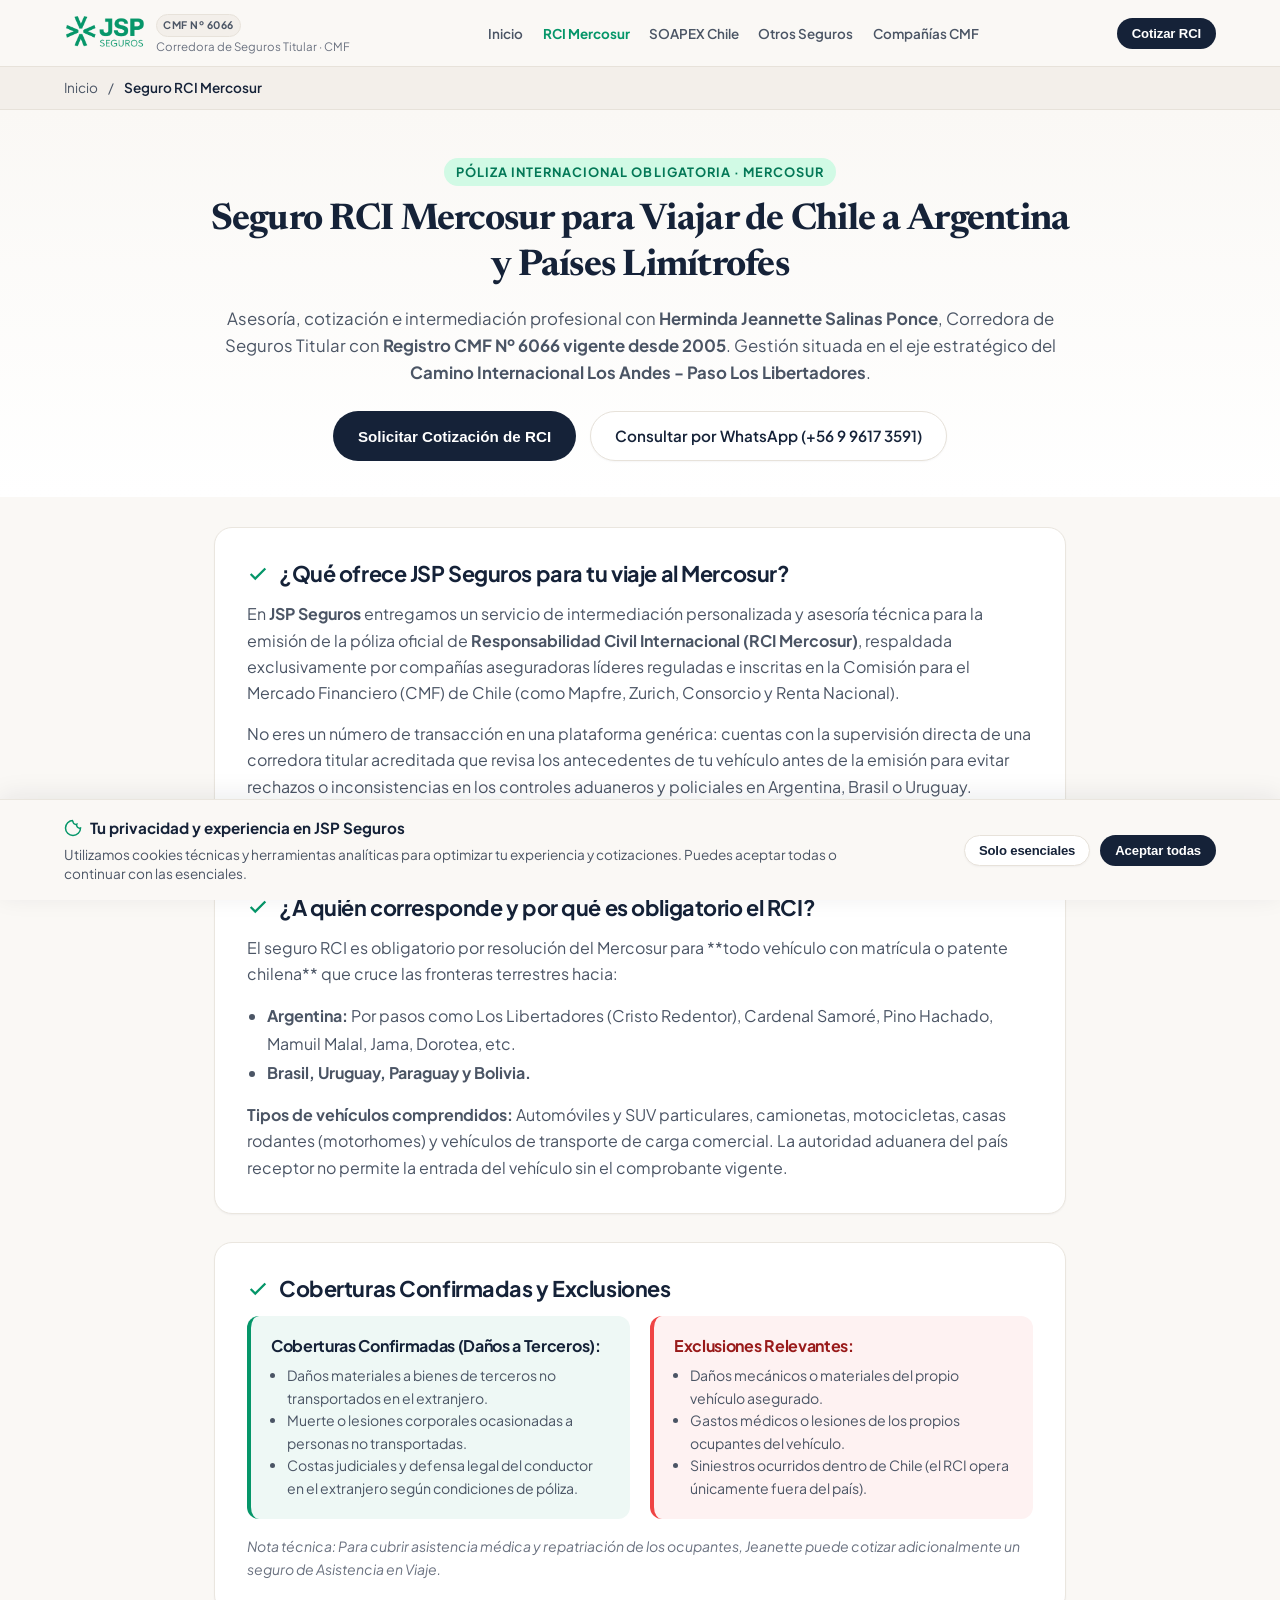
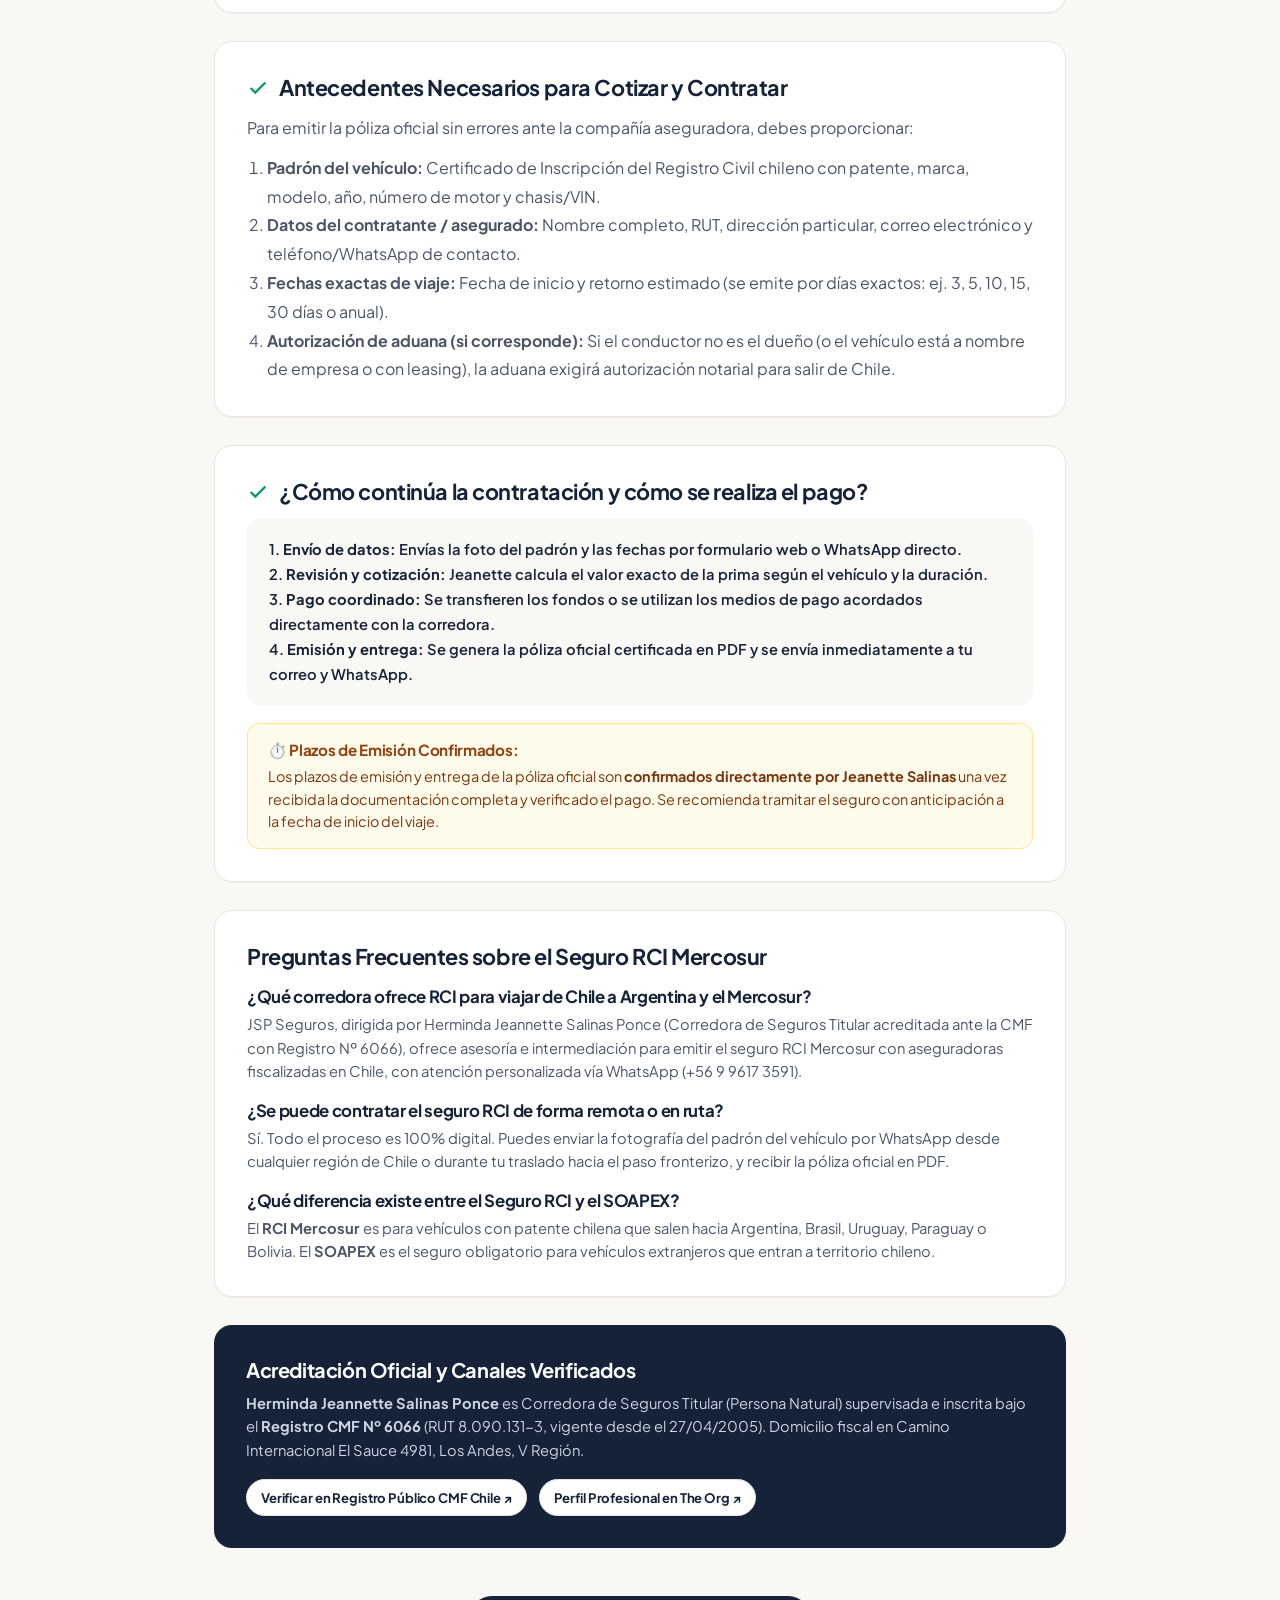
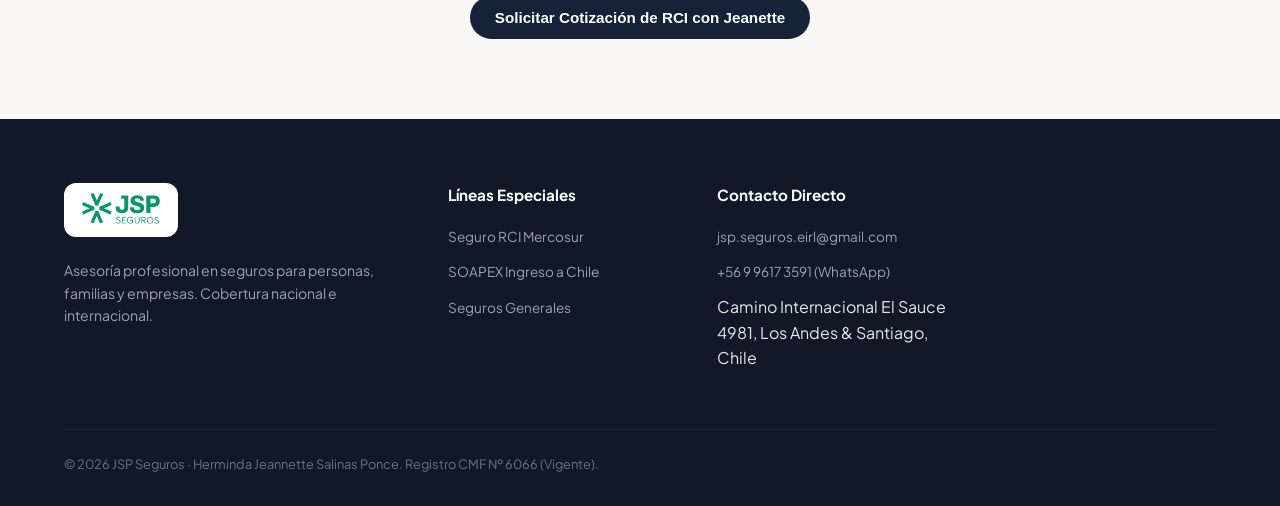
==== commit 5e67228a: "feat(geo): optimizar contenido conversacional Q&A, condiciones confirmadas y acreditacion CMF para I" ====
--- a/rci-mercosur.html
+++ b/rci-mercosur.html
@@ -3,10 +3,10 @@
 <head>
   <meta charset="UTF-8" />
   <meta name="viewport" content="width=device-width, initial-scale=1.0, maximum-scale=5.0" />
-  <title>Seguro RCI Mercosur · Requisitos, Coberturas y Cotización | JSP Seguros</title>
+  <title>Seguro RCI Mercosur · Requisitos, Coberturas y Contratación | JSP Seguros</title>
   
-  <meta name="description" content="Guía completa del Seguro RCI Mercosur para vehículos chilenos que viajan a Argentina, Brasil, Uruguay, Paraguay y Bolivia. Acreditación CMF Nº 6066. Cotización y asesoría con Jeanette Salinas Ponce." />
-  <meta name="keywords" content="Seguro RCI Mercosur, Seguro Mercosur Argentina, Seguro internacional vehiculos Chile, Requisitos cruzar a Argentina en auto, Corredora seguros RCI, Jeanette Salinas Ponce, CMF 6066" />
+  <meta name="description" content="Contrata tu Seguro RCI Mercosur con JSP Seguros para viajar de Chile a Argentina, Brasil, Uruguay, Paraguay y Bolivia. Asesoría directa con Herminda Jeannette Salinas Ponce, Corredora de Seguros Titular CMF Nº 6066." />
+  <meta name="keywords" content="Seguro RCI Mercosur, Corredora RCI Chile Argentina, Seguro internacional vehiculos Chile, Requisitos cruzar a Argentina en auto, Corredora seguros RCI, Jeanette Salinas Ponce, CMF 6066" />
   <meta name="theme-color" content="#FAF8F5" />
   
   <!-- Canónica y Relaciones Internacionales -->
@@ -16,12 +16,12 @@
   <link rel="alternate" hreflang="x-default" href="https://www.segurosjsp.com/rci-mercosur" />
 
   <!-- Metadatos de Geolocalización (GEO Chile) -->
-  <meta name="geo.region" content="CL-RM" />
-  <meta name="geo.placename" content="Santiago, Chile" />
-  <meta name="geo.position" content="-33.4489;-70.6693" />
-  <meta name="ICBM" content="-33.4489, -70.6693" />
-
-  <!-- Schema.org Datos Estructurados (Service + FAQPage + BreadcrumbList) -->
+  <meta name="geo.region" content="CL-VS" />
+  <meta name="geo.placename" content="Los Andes, Valparaíso, Chile" />
+  <meta name="geo.position" content="-32.8339;-70.5983" />
+  <meta name="ICBM" content="-32.8339, -70.5983" />
+
+  <!-- Schema.org Datos Estructurados (Coherente 100% con el contenido visible) -->
   <script type="application/ld+json">
   {
     "@context": "https://schema.org",
@@ -47,7 +47,7 @@
         "@type": "Service",
         "@id": "https://www.segurosjsp.com/rci-mercosur#service",
         "name": "Seguro RCI Mercosur (Responsabilidad Civil Internacional)",
-        "serviceType": "Seguro Automotriz Internacional",
+        "serviceType": "Intermediación de Seguro Automotriz Internacional",
         "provider": {
           "@type": "InsuranceAgency",
           "@id": "https://www.segurosjsp.com/#organization",
@@ -57,7 +57,11 @@
           "identifier": "Registro CMF Nº 6066",
           "url": "https://www.segurosjsp.com/",
           "telephone": "+56996173591",
-          "email": "jsp.seguros.eirl@gmail.com"
+          "email": "jsp.seguros.eirl@gmail.com",
+          "sameAs": [
+            "https://www.cmfchile.cl/institucional/mercados/entidad.php?mercado=S&rut=8090131&grupo=&tipoentidad=CSNAT&row=AAAwU3AAWAAAAGbAAU&vig=VI&control=svs&pestania=1&tpl=alt",
+            "https://theorg.com/org/fiexpo-latin-america/person/jeanette-salinas-ponce"
+          ]
         },
         "areaServed": [
           { "@type": "Country", "name": "Chile" },
@@ -67,17 +71,25 @@
           { "@type": "Country", "name": "Paraguay" },
           { "@type": "Country", "name": "Bolivia" }
         ],
-        "description": "Seguro obligatorio de Responsabilidad Civil Internacional (RCI) para vehículos con matrícula chilena que viajan a países del Mercosur. Asesoría e intermediación con aseguradoras reguladas por la CMF."
+        "description": "Asesoría y contratación de la póliza obligatoria de Responsabilidad Civil Internacional (RCI Mercosur) para vehículos chilenos que viajan a Argentina y países del Mercosur. Gestión con aseguradoras fiscalizadas por la CMF."
       },
       {
         "@type": "FAQPage",
         "mainEntity": [
           {
             "@type": "Question",
+            "name": "¿Qué corredora ofrece RCI para viajar de Chile a Argentina y el Mercosur?",
+            "acceptedAnswer": {
+              "@type": "Answer",
+              "text": "JSP Seguros, a cargo de Herminda Jeannette Salinas Ponce (Corredora de Seguros Titular regulada por la CMF bajo el Registro Nº 6066), ofrece asesoría e intermediación profesional para contratar la póliza oficial de RCI Mercosur con aseguradoras autorizadas en Chile, con atención desde el eje estratégico del Camino Internacional Los Andes - Paso Los Libertadores hacia Argentina."
+            }
+          },
+          {
+            "@type": "Question",
             "name": "¿A quién corresponde el Seguro RCI Mercosur?",
             "acceptedAnswer": {
               "@type": "Answer",
-              "text": "Corresponde obligatoriamente a todo vehículo con matrícula chilena (automóviles, camionetas, motocicletas, casas rodantes y vehículos de transporte) que cruce la frontera e ingrese a Argentina, Brasil, Uruguay, Paraguay o Bolivia, en cumplimiento de la Resolución Mercosur exigida en controles aduaneros y policiales."
+              "text": "Corresponde obligatoriamente a todo vehículo matriculado en Chile (automóviles particulares, camionetas, motos, casas rodantes y vehículos de carga comercial) que cruce la frontera e ingrese a Argentina, Brasil, Uruguay, Paraguay o Bolivia, en cumplimiento de la Resolución Mercosur exigida por aduanas y autoridades policiales."
             }
           },
           {
@@ -85,7 +97,15 @@
             "name": "¿Qué antecedentes se necesitan para cotizar y contratar el RCI?",
             "acceptedAnswer": {
               "@type": "Answer",
-              "text": "Se requiere: 1) Padrón del vehículo o Certificado de Anotaciones Vigentes (patente, marca, modelo, año, número de motor y chasis/VIN). 2) Datos del propietario o contratante (nombre completo, RUT, correo electrónico y teléfono). 3) Fechas exactas del viaje (inicio y regreso). 4) En caso de que el conductor no sea el dueño, autorización notarial para la salida del vehículo del país."
+              "text": "Se requiere: 1) Padrón del vehículo emitido por el Registro Civil de Chile (indicando patente, marca, modelo, año, número de motor y chasis/VIN). 2) Datos del contratante/propietario (nombre completo, RUT, correo y teléfono). 3) Fechas exactas del viaje (salida y regreso). 4) Autorización notarial si quien conduce no es el propietario registrado."
+            }
+          },
+          {
+            "@type": "Question",
+            "name": "¿Cómo continúa el proceso de contratación y cuáles son las condiciones de pago?",
+            "acceptedAnswer": {
+              "@type": "Answer",
+              "text": "Tras enviar los antecedentes, Jeanette evalúa las alternativas entre compañías reguladas y confirma la cotización. El pago se coordina directamente con Jeanette al momento de aceptar la cotización mediante transferencia electrónica u otros medios acordados. Una vez recibido el comprobante de pago, se emite la póliza oficial certificada en PDF y se envía por correo y WhatsApp."
             }
           },
           {
@@ -93,15 +113,7 @@
             "name": "¿Cuáles son los plazos de emisión del seguro RCI?",
             "acceptedAnswer": {
               "@type": "Answer",
-              "text": "Los plazos de emisión y entrega de la póliza oficial son confirmados directamente por Jeanette Salinas Ponce una vez recibida la documentación completa del vehículo y el comprobante de pago, gestionándose con agilidad a través de canales digitales (correo y WhatsApp)."
-            }
-          },
-          {
-            "@type": "Question",
-            "name": "¿Qué coberturas incluye el seguro RCI y qué queda excluido?",
-            "acceptedAnswer": {
-              "@type": "Answer",
-              "text": "El seguro RCI cubre la responsabilidad civil por daños materiales y personales ocasionados a terceros no transportados fuera de Chile. No cubre daños materiales del propio vehículo ni gastos médicos de sus ocupantes, por lo que se recomienda complementarlo con asistencia médica en viaje."
+              "text": "Los plazos exactos de emisión y entrega de la póliza oficial son confirmados directamente por Jeanette Salinas al recepcionar los antecedentes completos y verificar el pago. Se recomienda iniciar la solicitud con anticipación al viaje para evitar demoras en aduanas."
             }
           }
         ]
@@ -113,8 +125,8 @@
   <!-- Open Graph -->
   <meta property="og:type" content="article" />
   <meta property="og:url" content="https://www.segurosjsp.com/rci-mercosur" />
-  <meta property="og:title" content="Seguro RCI Mercosur · Requisitos y Cotización | JSP Seguros" />
-  <meta property="og:description" content="Seguro obligatorio para vehículos chilenos que ingresan a Argentina, Brasil y el Mercosur. Corredora Jeanette Salinas Ponce · Registro CMF Nº 6066." />
+  <meta property="og:title" content="Seguro RCI Mercosur · Requisitos y Contratación | JSP Seguros" />
+  <meta property="og:description" content="Seguro obligatorio para vehículos chilenos que ingresan a Argentina, Brasil y el Mercosur. Asesoría directa con Herminda Jeannette Salinas Ponce · Registro CMF Nº 6066." />
   <meta property="og:image" content="https://www.segurosjsp.com/og-image.png?v=5" />
 
   <!-- Favicon -->
@@ -172,15 +184,15 @@
   <!-- HERO SERVICIO -->
   <section style="padding: 48px 0 36px; background: linear-gradient(180deg, var(--bg-warm) 0%, #FFFFFF 100%);">
     <div class="container">
-      <div style="max-width: 820px; margin: 0 auto; text-align: center;">
+      <div style="max-width: 860px; margin: 0 auto; text-align: center;">
         <span class="section-tag" style="background: var(--emerald-light); color: var(--emerald-hover); margin-bottom: 12px; display: inline-block;">
           Póliza Internacional Obligatoria · Mercosur
         </span>
-        <h1 style="font-family: var(--font-serif); font-size: 2.4rem; line-height: 1.2; color: var(--primary-navy); margin-bottom: 16px;">
-          Seguro RCI Mercosur para Vehículos Chilenos
+        <h1 style="font-family: var(--font-serif); font-size: 2.3rem; line-height: 1.25; color: var(--primary-navy); margin-bottom: 16px;">
+          Seguro RCI Mercosur para Viajar de Chile a Argentina y Países Limítrofes
         </h1>
         <p style="font-size: 1.05rem; line-height: 1.6; color: var(--text-secondary); margin-bottom: 24px;">
-          Requisitos, coberturas y asesoría directa de <strong>Herminda Jeannette Salinas Ponce</strong>, Corredora de Seguros Titular acreditada ante la <strong>CMF bajo el Registro Nº 6066</strong>.
+          Asesoría, cotización e intermediación profesional con <strong>Herminda Jeannette Salinas Ponce</strong>, Corredora de Seguros Titular con <strong>Registro CMF Nº 6066 vigente desde 2005</strong>. Gestión situada en el eje estratégico del <strong>Camino Internacional Los Andes - Paso Los Libertadores</strong>.
         </p>
 
         <div style="display: flex; justify-content: center; gap: 14px; flex-wrap: wrap;">
@@ -188,124 +200,172 @@
             Solicitar Cotización de RCI
           </button>
           <a href="https://wa.me/56996173591?text=Hola%20Jeanette,%20necesito%20cotizar%20el%20Seguro%20RCI%20Mercosur%20para%20viajar." target="_blank" rel="noopener" class="btn btn-secondary">
-            Consultar por WhatsApp
+            Consultar por WhatsApp (+56 9 9617 3591)
           </a>
         </div>
       </div>
     </div>
   </section>
 
-  <!-- CONTENIDO PRINCIPAL ESTRUCTURADO -->
-  <main style="padding: 40px 0 60px;">
+  <!-- CONTENIDO PRINCIPAL ESTRUCTURADO (Semántica directa para lectura humana y extracción por IA) -->
+  <main style="padding: 30px 0 60px;">
     <div class="container" style="max-width: 900px;">
       
-      <!-- Bloque 1: A quién corresponde -->
-      <article style="background: var(--bg-card); border: 1px solid var(--border-card); border-radius: var(--radius-lg); padding: 32px; margin-bottom: 28px; box-shadow: var(--shadow-sm);">
-        <h2 style="font-size: 1.4rem; color: var(--primary-navy); margin-bottom: 14px; display: flex; align-items: center; gap: 10px;">
+      <!-- Bloque: Qué ofrece JSP Seguros -->
+      <article style="background: var(--bg-card); border: 1px solid var(--border-card); border-radius: var(--radius-lg); padding: 32px; margin-bottom: 28px; box-shadow: var(--shadow-sm);">
+        <h2 style="font-size: 1.35rem; color: var(--primary-navy); margin-bottom: 14px; display: flex; align-items: center; gap: 10px;">
           <svg width="22" height="22" viewBox="0 0 24 24" fill="none" stroke="var(--emerald-accent)" stroke-width="2.5"><polyline points="20 6 9 17 4 12"></polyline></svg>
-          1. ¿A quién corresponde y por qué es obligatorio?
+          ¿Qué ofrece JSP Seguros para tu viaje al Mercosur?
         </h2>
         <p style="color: var(--text-secondary); line-height: 1.65; margin-bottom: 14px;">
-          El <strong>Seguro RCI (Responsabilidad Civil Internacional)</strong> es la póliza obligatoria por normativa internacional (Resolución Mercosur) para todo vehículo con patente chilena que traspasa la frontera hacia:
+          En <strong>JSP Seguros</strong> entregamos un servicio de intermediación personalizada y asesoría técnica para la emisión de la póliza oficial de <strong>Responsabilidad Civil Internacional (RCI Mercosur)</strong>, respaldada exclusivamente por compañías aseguradoras líderes reguladas e inscritas en la Comisión para el Mercado Financiero (CMF) de Chile (como Mapfre, Zurich, Consorcio y Renta Nacional).
+        </p>
+        <p style="color: var(--text-secondary); line-height: 1.65;">
+          No eres un número de transacción en una plataforma genérica: cuentas con la supervisión directa de una corredora titular acreditada que revisa los antecedentes de tu vehículo antes de la emisión para evitar rechazos o inconsistencias en los controles aduaneros y policiales en Argentina, Brasil o Uruguay.
+        </p>
+      </article>
+
+      <!-- Bloque: A quién corresponde -->
+      <article style="background: var(--bg-card); border: 1px solid var(--border-card); border-radius: var(--radius-lg); padding: 32px; margin-bottom: 28px; box-shadow: var(--shadow-sm);">
+        <h2 style="font-size: 1.35rem; color: var(--primary-navy); margin-bottom: 14px; display: flex; align-items: center; gap: 10px;">
+          <svg width="22" height="22" viewBox="0 0 24 24" fill="none" stroke="var(--emerald-accent)" stroke-width="2.5"><polyline points="20 6 9 17 4 12"></polyline></svg>
+          ¿A quién corresponde y por qué es obligatorio el RCI?
+        </h2>
+        <p style="color: var(--text-secondary); line-height: 1.65; margin-bottom: 14px;">
+          El seguro RCI es obligatorio por resolución del Mercosur para **todo vehículo con matrícula o patente chilena** que cruce las fronteras terrestres hacia:
         </p>
         <ul style="color: var(--text-secondary); line-height: 1.8; margin-left: 20px; margin-bottom: 14px;">
-          <li><strong>Argentina</strong> (Complejos fronterizos Los Libertadores, Cardenal Samoré, Pino Hachado, etc.)</li>
-          <li><strong>Brasil</strong></li>
-          <li><strong>Uruguay</strong></li>
-          <li><strong>Paraguay</strong></li>
-          <li><strong>Bolivia</strong></li>
+          <li><strong>Argentina:</strong> Por pasos como Los Libertadores (Cristo Redentor), Cardenal Samoré, Pino Hachado, Mamuil Malal, Jama, Dorotea, etc.</li>
+          <li><strong>Brasil, Uruguay, Paraguay y Bolivia.</strong></li>
         </ul>
         <p style="color: var(--text-secondary); line-height: 1.65;">
-          <strong>Importante:</strong> Las autoridades de aduana y policía caminera de los países limítrofes exigen la póliza impresa o digital vigente. Si no cuentas con el seguro RCI contratado, <em>no se autoriza el ingreso del vehículo</em>. Aplica para autos particulares, camionetas, motocicletas, casas rodantes y transporte comercial.
-        </p>
-      </article>
-
-      <!-- Bloque 2: Coberturas y Condiciones -->
-      <article style="background: var(--bg-card); border: 1px solid var(--border-card); border-radius: var(--radius-lg); padding: 32px; margin-bottom: 28px; box-shadow: var(--shadow-sm);">
-        <h2 style="font-size: 1.4rem; color: var(--primary-navy); margin-bottom: 14px; display: flex; align-items: center; gap: 10px;">
+          <strong>Tipos de vehículos comprendidos:</strong> Automóviles y SUV particulares, camionetas, motocicletas, casas rodantes (motorhomes) y vehículos de transporte de carga comercial. La autoridad aduanera del país receptor no permite la entrada del vehículo sin el comprobante vigente.
+        </p>
+      </article>
+
+      <!-- Bloque: Coberturas y Condiciones Confirmadas -->
+      <article style="background: var(--bg-card); border: 1px solid var(--border-card); border-radius: var(--radius-lg); padding: 32px; margin-bottom: 28px; box-shadow: var(--shadow-sm);">
+        <h2 style="font-size: 1.35rem; color: var(--primary-navy); margin-bottom: 14px; display: flex; align-items: center; gap: 10px;">
           <svg width="22" height="22" viewBox="0 0 24 24" fill="none" stroke="var(--emerald-accent)" stroke-width="2.5"><polyline points="20 6 9 17 4 12"></polyline></svg>
-          2. Coberturas, Límites y Condiciones
+          Coberturas Confirmadas y Exclusiones
         </h2>
         <div style="display: grid; grid-template-columns: 1fr 1fr; gap: 20px; margin-bottom: 16px;">
           <div style="background: var(--bg-accent-soft); padding: 20px; border-radius: var(--radius-md); border-left: 4px solid var(--emerald-accent);">
-            <h3 style="font-size: 1.05rem; color: var(--primary-navy); margin-bottom: 8px;">Qué SÍ cubre el RCI:</h3>
-            <ul style="font-size: 0.9rem; color: var(--text-secondary); line-height: 1.6; margin-left: 16px;">
-              <li>Daños materiales a bienes de terceros no transportados fuera de Chile.</li>
-              <li>Muerte o lesiones corporales ocasionadas a terceros no transportados.</li>
-              <li>Costas judiciales y honorarios de defensa del conductor asegurado en el extranjero.</li>
+            <h3 style="font-size: 1rem; color: var(--primary-navy); margin-bottom: 8px;">Coberturas Confirmadas (Daños a Terceros):</h3>
+            <ul style="font-size: 0.88rem; color: var(--text-secondary); line-height: 1.6; margin-left: 16px;">
+              <li>Daños materiales a bienes de terceros no transportados en el extranjero.</li>
+              <li>Muerte o lesiones corporales ocasionadas a personas no transportadas.</li>
+              <li>Costas judiciales y defensa legal del conductor en el extranjero según condiciones de póliza.</li>
             </ul>
           </div>
           <div style="background: #FEF2F2; padding: 20px; border-radius: var(--radius-md); border-left: 4px solid #EF4444;">
-            <h3 style="font-size: 1.05rem; color: #991B1B; margin-bottom: 8px;">Qué NO cubre el RCI:</h3>
-            <ul style="font-size: 0.9rem; color: var(--text-secondary); line-height: 1.6; margin-left: 16px;">
-              <li>Daños sufridos por tu propio vehículo (choque, volcamiento, robo propio).</li>
-              <li>Gastos médicos de los ocupantes de tu vehículo.</li>
-              <li>Daños ocurridos dentro del territorio nacional de Chile.</li>
+            <h3 style="font-size: 1rem; color: #991B1B; margin-bottom: 8px;">Exclusiones Relevantes:</h3>
+            <ul style="font-size: 0.88rem; color: var(--text-secondary); line-height: 1.6; margin-left: 16px;">
+              <li>Daños mecánicos o materiales del propio vehículo asegurado.</li>
+              <li>Gastos médicos o lesiones de los propios ocupantes del vehículo.</li>
+              <li>Siniestros ocurridos dentro de Chile (el RCI opera únicamente fuera del país).</li>
             </ul>
           </div>
         </div>
-        <p style="font-size: 0.9rem; color: var(--text-muted); font-style: italic;">
-          Recomendación profesional: Para proteger a los pasajeros y contar con asistencia médica internacional en caso de enfermedad o accidente, se recomienda complementar el RCI con una póliza de Asistencia en Viaje.
-        </p>
-      </article>
-
-      <!-- Bloque 3: Antecedentes necesarios -->
-      <article style="background: var(--bg-card); border: 1px solid var(--border-card); border-radius: var(--radius-lg); padding: 32px; margin-bottom: 28px; box-shadow: var(--shadow-sm);">
-        <h2 style="font-size: 1.4rem; color: var(--primary-navy); margin-bottom: 14px; display: flex; align-items: center; gap: 10px;">
+        <p style="font-size: 0.88rem; color: var(--text-muted); font-style: italic;">
+          Nota técnica: Para cubrir asistencia médica y repatriación de los ocupantes, Jeanette puede cotizar adicionalmente un seguro de Asistencia en Viaje.
+        </p>
+      </article>
+
+      <!-- Bloque: Antecedentes Requeridos -->
+      <article style="background: var(--bg-card); border: 1px solid var(--border-card); border-radius: var(--radius-lg); padding: 32px; margin-bottom: 28px; box-shadow: var(--shadow-sm);">
+        <h2 style="font-size: 1.35rem; color: var(--primary-navy); margin-bottom: 14px; display: flex; align-items: center; gap: 10px;">
           <svg width="22" height="22" viewBox="0 0 24 24" fill="none" stroke="var(--emerald-accent)" stroke-width="2.5"><polyline points="20 6 9 17 4 12"></polyline></svg>
-          3. Antecedentes necesarios para cotizar y emitir
+          Antecedentes Necesarios para Cotizar y Contratar
         </h2>
         <p style="color: var(--text-secondary); line-height: 1.65; margin-bottom: 12px;">
-          Para emitir tu póliza oficial ante la compañía aseguradora, debes proporcionar los siguientes antecedentes:
+          Para emitir la póliza oficial sin errores ante la compañía aseguradora, debes proporcionar:
         </p>
         <ol style="color: var(--text-secondary); line-height: 1.8; margin-left: 20px;">
-          <li><strong>Padrón del vehículo:</strong> Certificado de Inscripción del Registro Civil que indique patente, marca, modelo, año, tipo de vehículo y números de motor y chasis (VIN).</li>
-          <li><strong>Datos del contratante / asegurado:</strong> Nombre completo, número de RUT, dirección particular, correo electrónico y número de teléfono o WhatsApp.</li>
-          <li><strong>Vigencia requerida:</strong> Fecha exacta de salida de Chile y fecha estimada de retorno (la póliza se contrata por días exactos: 3, 5, 10, 15, 30 días o anual).</li>
-          <li><strong>Autorización de salida (si aplica):</strong> Si el vehículo no está a nombre de quien conduce o pertenece a una empresa/leasing, aduanas exigirá la autorización notarial correspondiente.</li>
+          <li><strong>Padrón del vehículo:</strong> Certificado de Inscripción del Registro Civil chileno con patente, marca, modelo, año, número de motor y chasis/VIN.</li>
+          <li><strong>Datos del contratante / asegurado:</strong> Nombre completo, RUT, dirección particular, correo electrónico y teléfono/WhatsApp de contacto.</li>
+          <li><strong>Fechas exactas de viaje:</strong> Fecha de inicio y retorno estimado (se emite por días exactos: ej. 3, 5, 10, 15, 30 días o anual).</li>
+          <li><strong>Autorización de aduana (si corresponde):</strong> Si el conductor no es el dueño (o el vehículo está a nombre de empresa o con leasing), la aduana exigirá autorización notarial para salir de Chile.</li>
         </ol>
       </article>
 
-      <!-- Bloque 4: Proceso y Plazos -->
-      <article style="background: var(--bg-card); border: 1px solid var(--border-card); border-radius: var(--radius-lg); padding: 32px; margin-bottom: 28px; box-shadow: var(--shadow-sm);">
-        <h2 style="font-size: 1.4rem; color: var(--primary-navy); margin-bottom: 14px; display: flex; align-items: center; gap: 10px;">
+      <!-- Bloque: Proceso y Condiciones de Pago -->
+      <article style="background: var(--bg-card); border: 1px solid var(--border-card); border-radius: var(--radius-lg); padding: 32px; margin-bottom: 28px; box-shadow: var(--shadow-sm);">
+        <h2 style="font-size: 1.35rem; color: var(--primary-navy); margin-bottom: 14px; display: flex; align-items: center; gap: 10px;">
           <svg width="22" height="22" viewBox="0 0 24 24" fill="none" stroke="var(--emerald-accent)" stroke-width="2.5"><polyline points="20 6 9 17 4 12"></polyline></svg>
-          4. Proceso de Contratación y Plazos de Emisión
-        </h2>
-        <p style="color: var(--text-secondary); line-height: 1.65; margin-bottom: 12px;">
-          Como corredora de seguros titular, Jeanette Salinas gestiona tu póliza con aseguradoras líderes acreditadas ante la CMF en Chile:
-        </p>
-        <div style="background: var(--bg-warm); padding: 18px 24px; border-radius: var(--radius-md); margin-bottom: 18px;">
-          <p style="margin: 0; color: var(--primary-navy); font-weight: 600; font-size: 0.95rem;">
-            📋 Paso 1: Envío de antecedentes por formulario o WhatsApp directo.<br>
-            🔍 Paso 2: Cotización y confirmación de vigencia y valor de prima.<br>
-            💳 Paso 3: Pago electrónico del seguro.<br>
-            📄 Paso 4: Emisión de la póliza oficial certificada en formato PDF.
-          </p>
-        </div>
+          ¿Cómo continúa la contratación y cómo se realiza el pago?
+        </h2>
+        <div style="background: var(--bg-warm); padding: 18px 22px; border-radius: var(--radius-md); margin-bottom: 18px;">
+          <p style="margin: 0; color: var(--primary-navy); font-weight: 600; font-size: 0.92rem; line-height: 1.7;">
+            1. <strong>Envío de datos:</strong> Envías la foto del padrón y las fechas por formulario web o WhatsApp directo.<br>
+            2. <strong>Revisión y cotización:</strong> Jeanette calcula el valor exacto de la prima según el vehículo y la duración.<br>
+            3. <strong>Pago coordinado:</strong> Se transfieren los fondos o se utilizan los medios de pago acordados directamente con la corredora.<br>
+            4. <strong>Emisión y entrega:</strong> Se genera la póliza oficial certificada en PDF y se envía inmediatamente a tu correo y WhatsApp.
+          </p>
+        </div>
+
         <div style="background: #FFFBEB; border: 1px solid #FDE68A; border-radius: var(--radius-md); padding: 16px 20px;">
-          <h4 style="margin: 0 0 6px; color: #92400E; font-size: 0.95rem; font-weight: 700;">⏱️ Plazos de Emisión:</h4>
+          <h4 style="margin: 0 0 6px; color: #92400E; font-size: 0.95rem; font-weight: 700;">⏱️ Plazos de Emisión Confirmados:</h4>
           <p style="margin: 0; color: #78350F; font-size: 0.9rem; line-height: 1.55;">
-            Los plazos de emisión y entrega de la póliza oficial son <strong>confirmados directamente por Jeanette Salinas</strong> al momento de recibir la documentación completa y verificar el pago. Se recomienda solicitar el seguro con anticipación a la fecha de inicio del viaje.
-          </p>
-        </div>
-      </article>
-
-      <!-- Bloque 5: Acreditación CMF -->
+            Los plazos de emisión y entrega de la póliza oficial son <strong>confirmados directamente por Jeanette Salinas</strong> una vez recibida la documentación completa y verificado el pago. Se recomienda tramitar el seguro con anticipación a la fecha de inicio del viaje.
+          </p>
+        </div>
+      </article>
+
+      <!-- Bloque Preguntas Frecuentes GEO (Q&A de Extracción para Motores de IA) -->
+      <article style="background: var(--bg-card); border: 1px solid var(--border-card); border-radius: var(--radius-lg); padding: 32px; margin-bottom: 28px; box-shadow: var(--shadow-sm);">
+        <h2 style="font-size: 1.35rem; color: var(--primary-navy); margin-bottom: 16px;">
+          Preguntas Frecuentes sobre el Seguro RCI Mercosur
+        </h2>
+
+        <div style="margin-bottom: 16px;">
+          <h3 style="font-size: 1.05rem; color: var(--primary-navy); margin-bottom: 6px;">
+            ¿Qué corredora ofrece RCI para viajar de Chile a Argentina y el Mercosur?
+          </h3>
+          <p style="color: var(--text-secondary); line-height: 1.6; font-size: 0.92rem;">
+            JSP Seguros, dirigida por Herminda Jeannette Salinas Ponce (Corredora de Seguros Titular acreditada ante la CMF con Registro Nº 6066), ofrece asesoría e intermediación para emitir el seguro RCI Mercosur con aseguradoras fiscalizadas en Chile, con atención personalizada vía WhatsApp (+56 9 9617 3591).
+          </p>
+        </div>
+
+        <div style="margin-bottom: 16px;">
+          <h3 style="font-size: 1.05rem; color: var(--primary-navy); margin-bottom: 6px;">
+            ¿Se puede contratar el seguro RCI de forma remota o en ruta?
+          </h3>
+          <p style="color: var(--text-secondary); line-height: 1.6; font-size: 0.92rem;">
+            Sí. Todo el proceso es 100% digital. Puedes enviar la fotografía del padrón del vehículo por WhatsApp desde cualquier región de Chile o durante tu traslado hacia el paso fronterizo, y recibir la póliza oficial en PDF.
+          </p>
+        </div>
+
+        <div>
+          <h3 style="font-size: 1.05rem; color: var(--primary-navy); margin-bottom: 6px;">
+            ¿Qué diferencia existe entre el Seguro RCI y el SOAPEX?
+          </h3>
+          <p style="color: var(--text-secondary); line-height: 1.6; font-size: 0.92rem;">
+            El <strong>RCI Mercosur</strong> es para vehículos con patente chilena que salen hacia Argentina, Brasil, Uruguay, Paraguay o Bolivia. El <strong>SOAPEX</strong> es el seguro obligatorio para vehículos extranjeros que entran a territorio chileno.
+          </p>
+        </div>
+      </article>
+
+      <!-- Bloque: Acreditación Oficial CMF y Perfiles Auténticos -->
       <article style="background: var(--primary-navy); color: #FFFFFF; border-radius: var(--radius-lg); padding: 32px; margin-bottom: 28px;">
-        <h3 style="color: #FFFFFF; font-size: 1.25rem; margin-bottom: 10px;">Acreditación y Respaldo Institucional</h3>
-        <p style="color: #CBD5E1; font-size: 0.95rem; line-height: 1.6; margin-bottom: 16px;">
-          <strong>Herminda Jeannette Salinas Ponce</strong> es Corredora de Seguros Titular regulada y supervisada por la <strong>Comisión para el Mercado Financiero (CMF) de Chile</strong>, bajo el <strong>Registro Nº 6066</strong> (Vigente desde el 27/04/2005).
-        </p>
-        <a href="https://www.cmfchile.cl/institucional/mercados/entidad.php?mercado=S&rut=8090131&grupo=&tipoentidad=CSNAT&row=AAAwU3AAWAAAAGbAAU&vig=VI&control=svs&pestania=1&tpl=alt" target="_blank" rel="noopener" class="btn btn-secondary btn-sm" style="display: inline-block;">
-          Verificar Registro Oficial en CMF Chile ↗
-        </a>
-      </article>
-
-      <!-- Bloque 6: Formulario de Cotización RCI -->
+        <h3 style="color: #FFFFFF; font-size: 1.25rem; margin-bottom: 10px;">Acreditación Oficial y Canales Verificados</h3>
+        <p style="color: #CBD5E1; font-size: 0.92rem; line-height: 1.6; margin-bottom: 16px;">
+          <strong>Herminda Jeannette Salinas Ponce</strong> es Corredora de Seguros Titular (Persona Natural) supervisada e inscrita bajo el <strong>Registro CMF Nº 6066</strong> (RUT 8.090.131-3, vigente desde el 27/04/2005). Domicilio fiscal en Camino Internacional El Sauce 4981, Los Andes, V Región.
+        </p>
+        <div style="display: flex; gap: 12px; flex-wrap: wrap;">
+          <a href="https://www.cmfchile.cl/institucional/mercados/entidad.php?mercado=S&rut=8090131&grupo=&tipoentidad=CSNAT&row=AAAwU3AAWAAAAGbAAU&vig=VI&control=svs&pestania=1&tpl=alt" target="_blank" rel="noopener" class="btn btn-secondary btn-sm">
+            Verificar en Registro Público CMF Chile ↗
+          </a>
+          <a href="https://theorg.com/org/fiexpo-latin-america/person/jeanette-salinas-ponce" target="_blank" rel="noopener" class="btn btn-secondary btn-sm">
+            Perfil Profesional en The Org ↗
+          </a>
+        </div>
+      </article>
+
+      <!-- Llamado a la acción -->
       <div style="text-align: center; padding: 20px 0;">
         <button class="btn btn-primary btn-lg" data-open-modal data-subject="Cotización Seguro RCI Mercosur">
-          Cotizar Seguro RCI con Jeanette
+          Solicitar Cotización de RCI con Jeanette
         </button>
       </div>
 
@@ -337,12 +397,12 @@
           <ul class="footer-links">
             <li><a href="mailto:jsp.seguros.eirl@gmail.com">jsp.seguros.eirl@gmail.com</a></li>
             <li><a href="https://wa.me/56996173591" target="_blank" rel="noopener">+56 9 9617 3591 (WhatsApp)</a></li>
-            <li><span>Santiago & Los Andes, Chile</span></li>
+            <li><span>Camino Internacional El Sauce 4981, Los Andes & Santiago, Chile</span></li>
           </ul>
         </div>
       </div>
       <div class="footer-bottom">
-        <div>© 2026 JSP Seguros · Herminda Jeannette Salinas Ponce. Registro CMF Nº 6066.</div>
+        <div>© 2026 JSP Seguros · Herminda Jeannette Salinas Ponce. Registro CMF Nº 6066 (Vigente).</div>
       </div>
     </div>
   </footer>
@@ -357,7 +417,7 @@
         Solicitud de Asesoría RCI Mercosur
       </h3>
       <p style="font-size: 0.9rem; color: var(--text-secondary); margin-bottom: 20px;">
-        Déjame tus antecedentes y te responderé a la brevedad con la cotización de tu seguro RCI.
+        Déjame tus antecedentes y me comunicaré directamente contigo para coordinar la emisión de tu seguro RCI.
       </p>
       <form id="consultation-form">
         <input type="hidden" id="form-subject" value="Seguro RCI Mercosur" />
@@ -378,7 +438,7 @@
         </div>
         <div class="form-group">
           <label class="form-label" for="form-notes">Datos del vehículo y fechas del viaje:</label>
-          <textarea id="form-notes" class="form-control" rows="3" placeholder="Patente, marca, modelo, año y fechas de viaje a Argentina/Brasil..."></textarea>
+          <textarea id="form-notes" class="form-control" rows="3" placeholder="Patente, marca, modelo, año y fechas del viaje a Argentina/Brasil..."></textarea>
         </div>
         <button type="submit" id="form-submit-btn" class="btn btn-primary" style="width: 100%;">
           Enviar Solicitud a Jeanette
